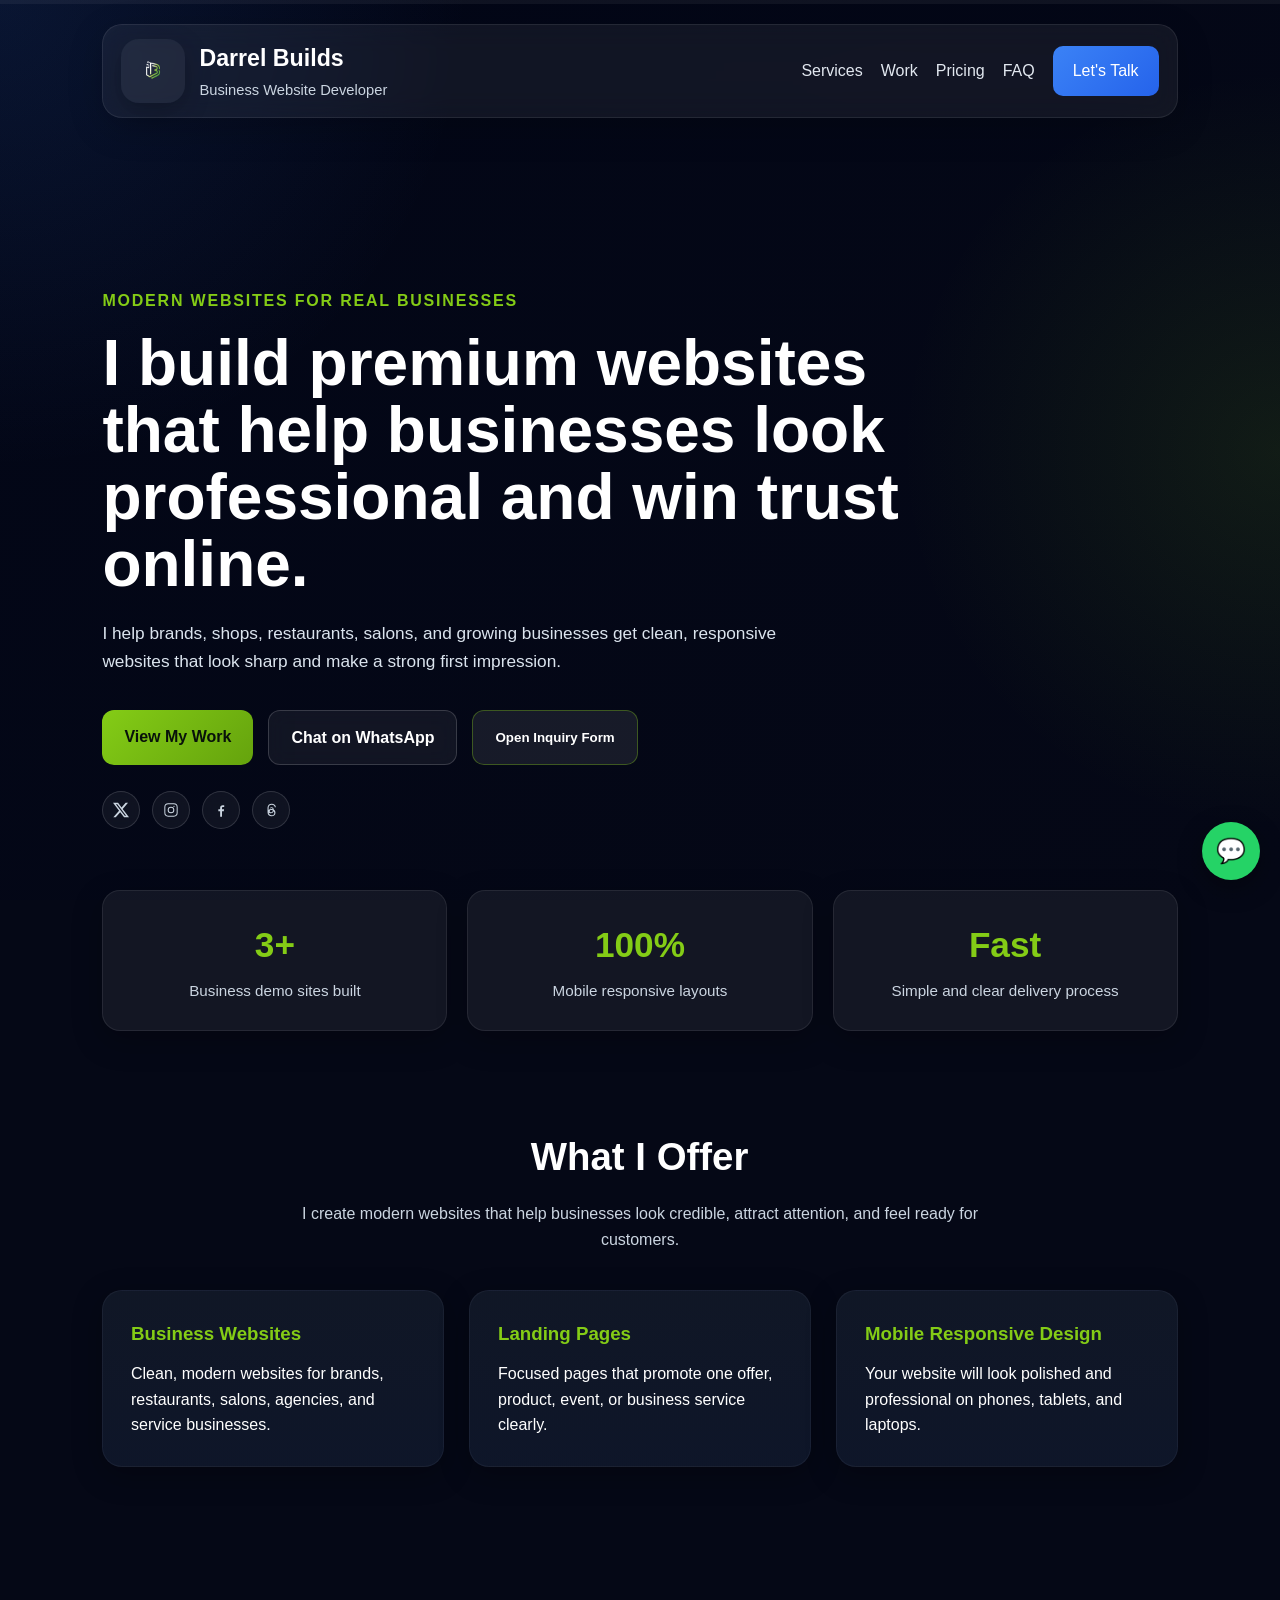
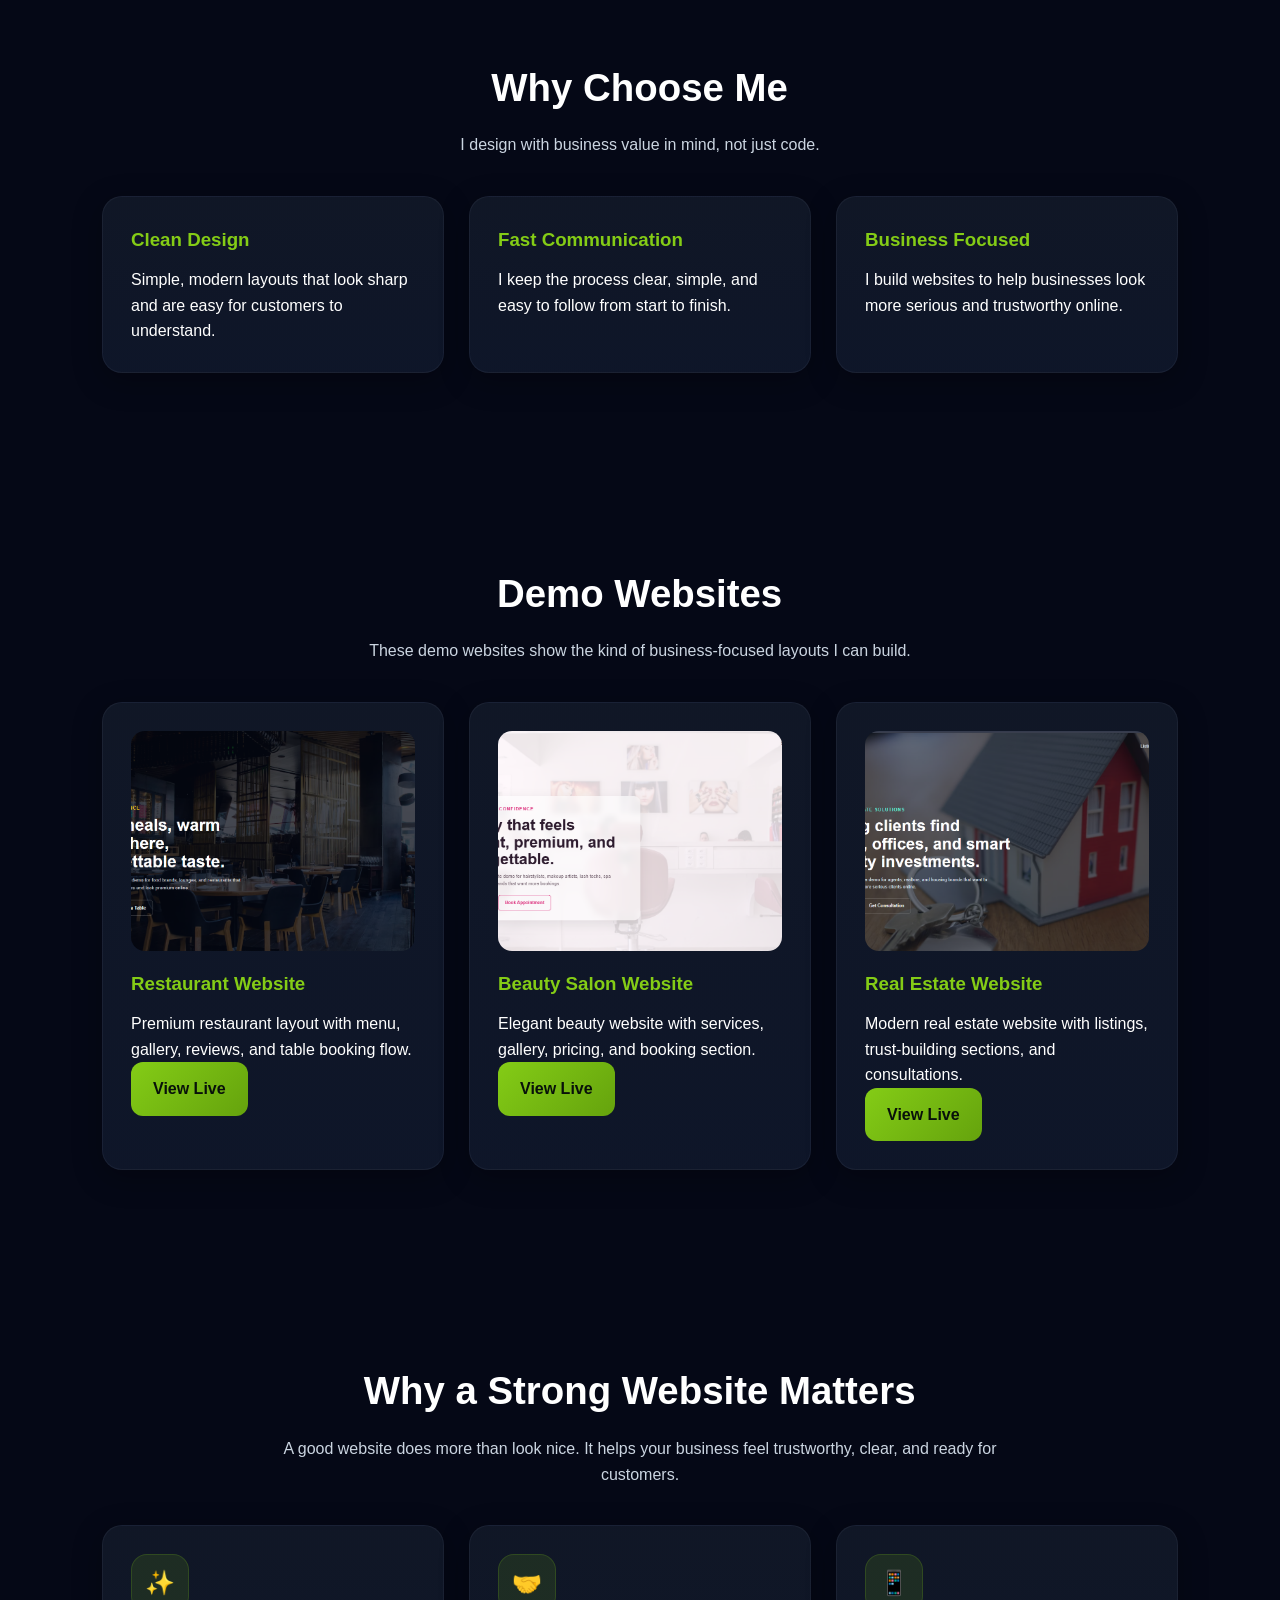
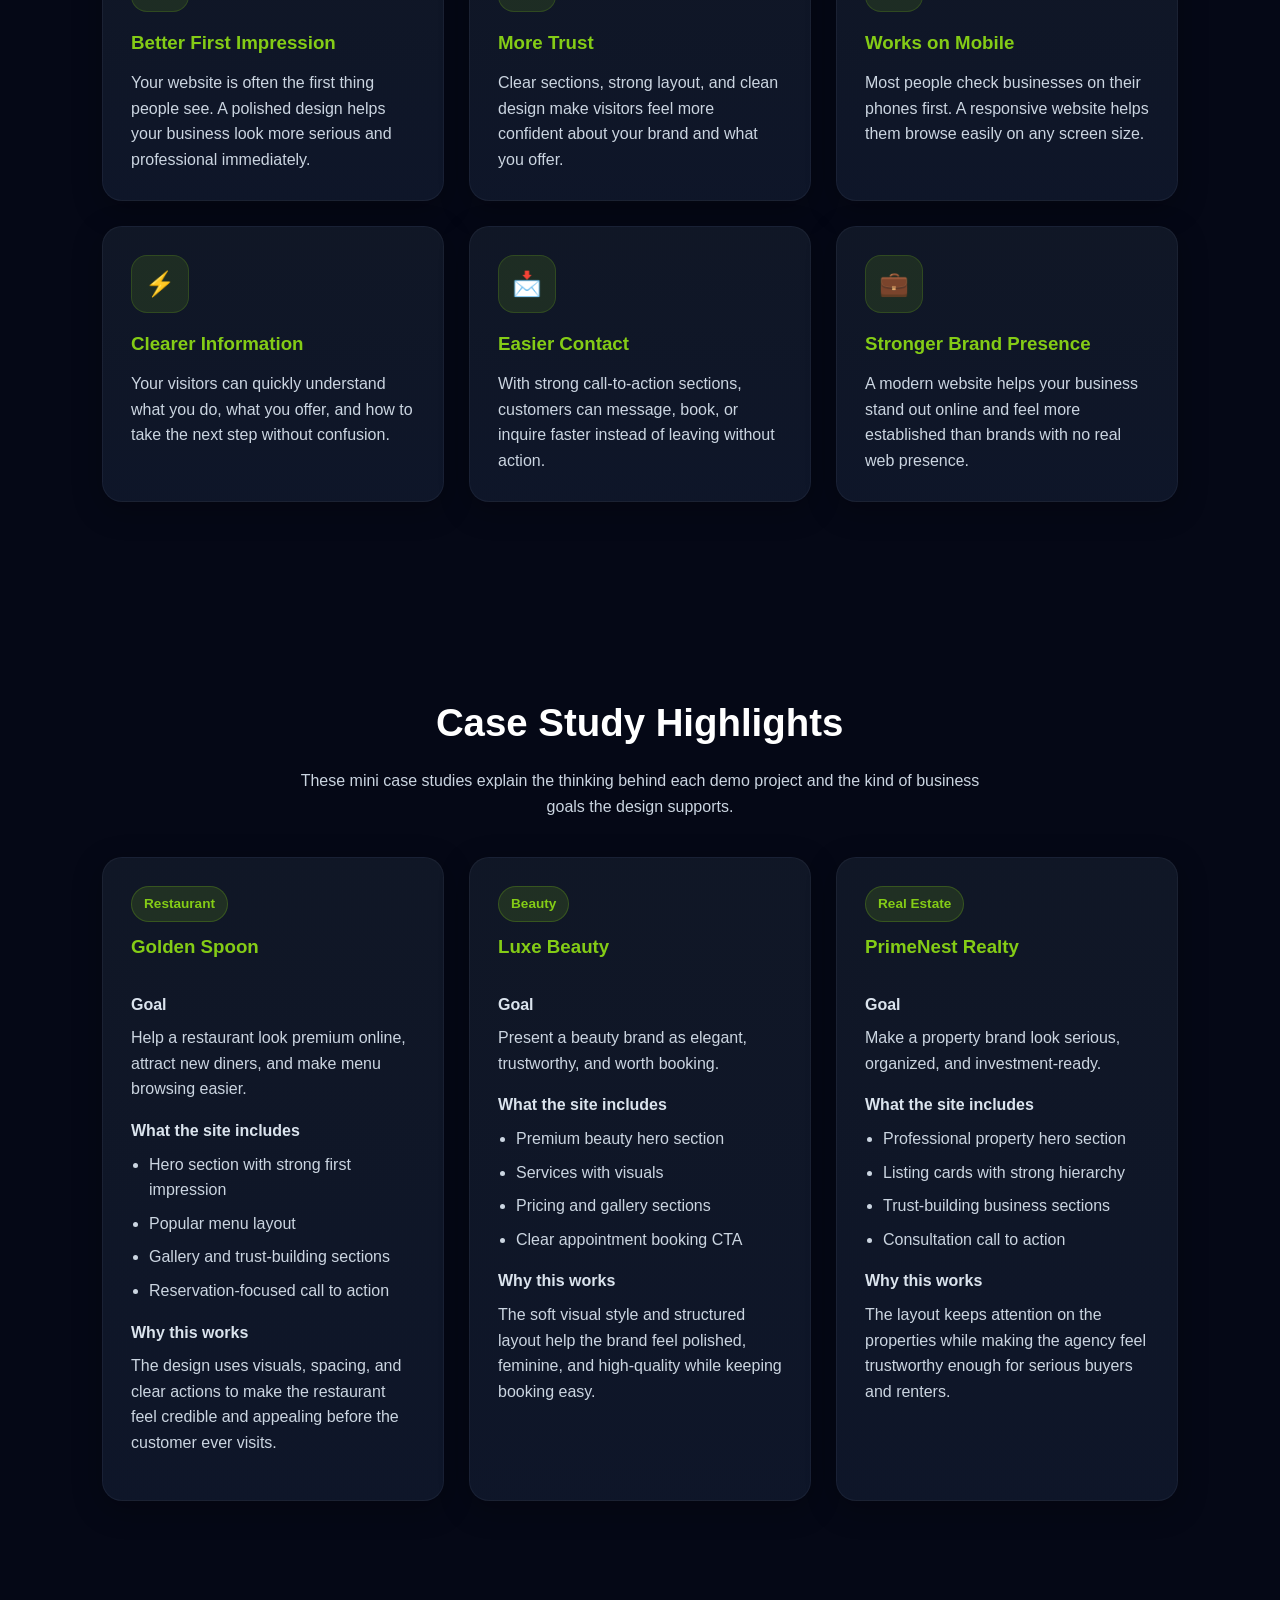
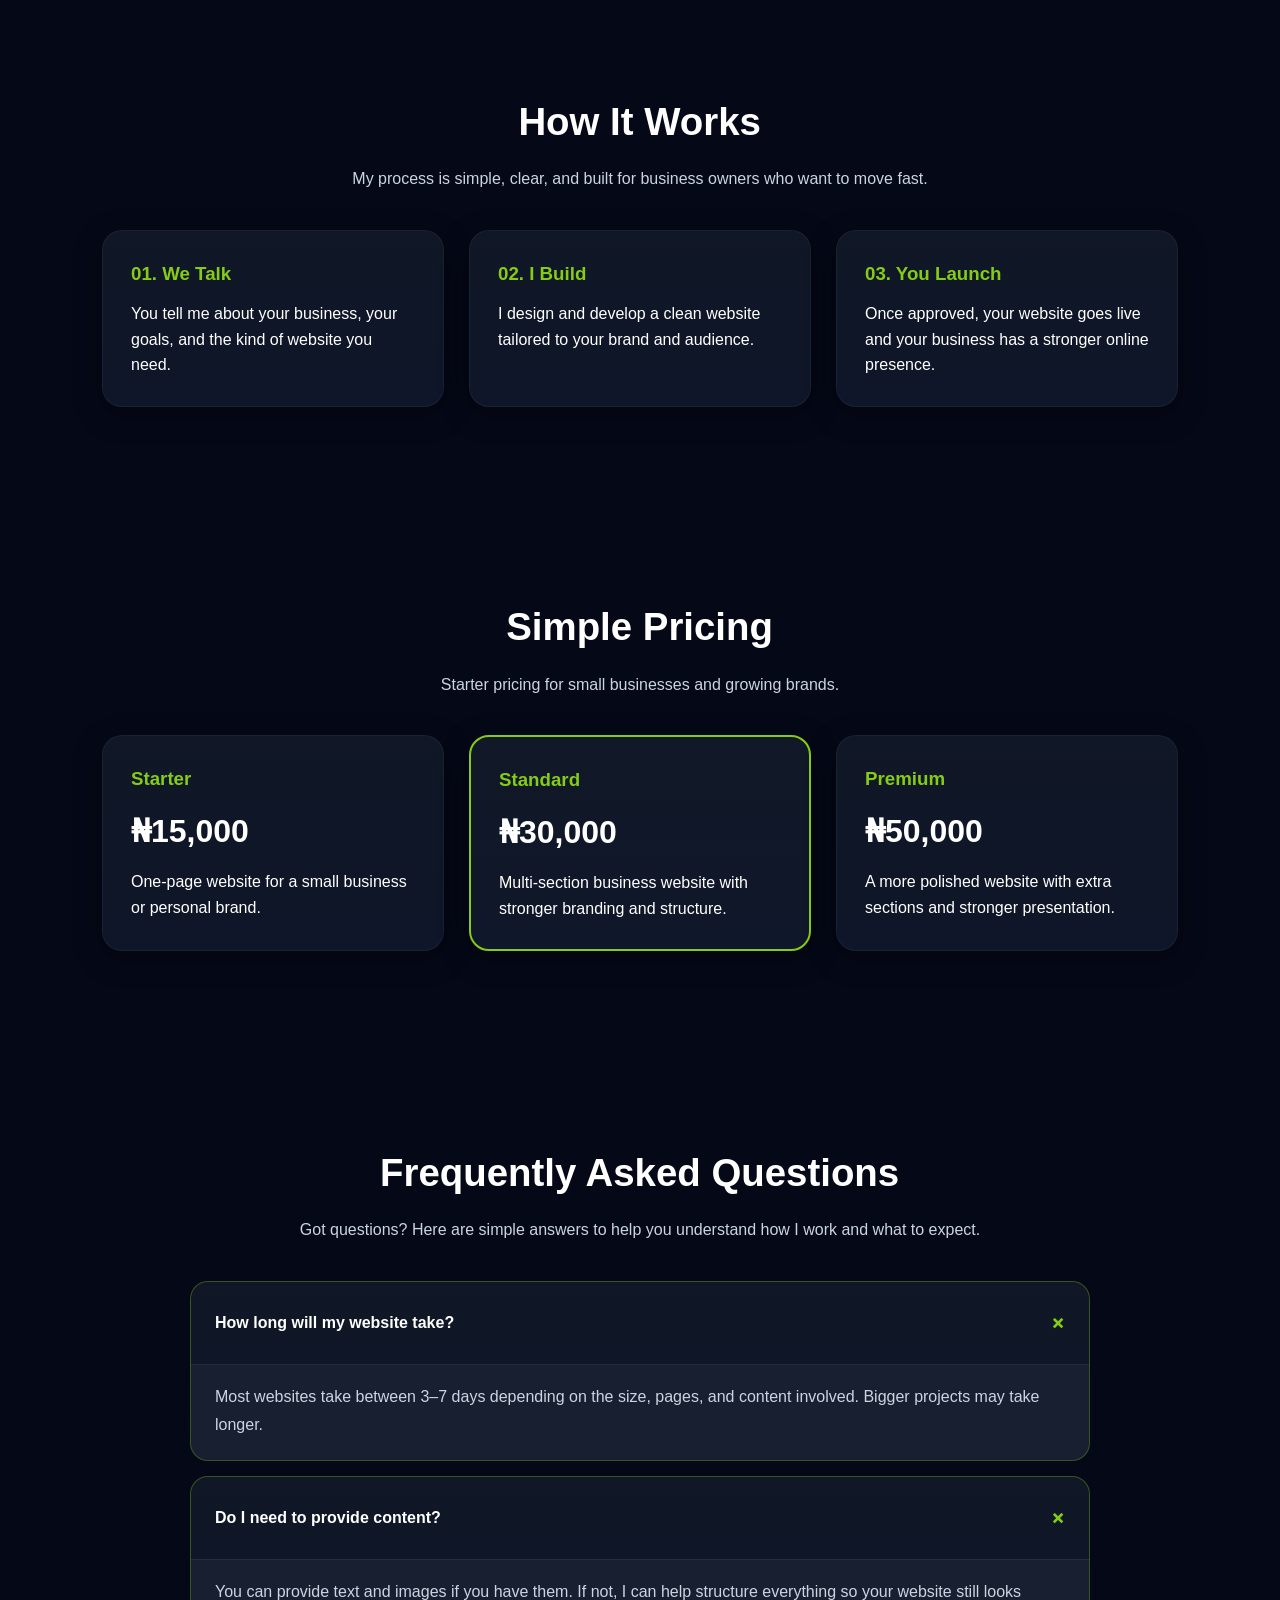
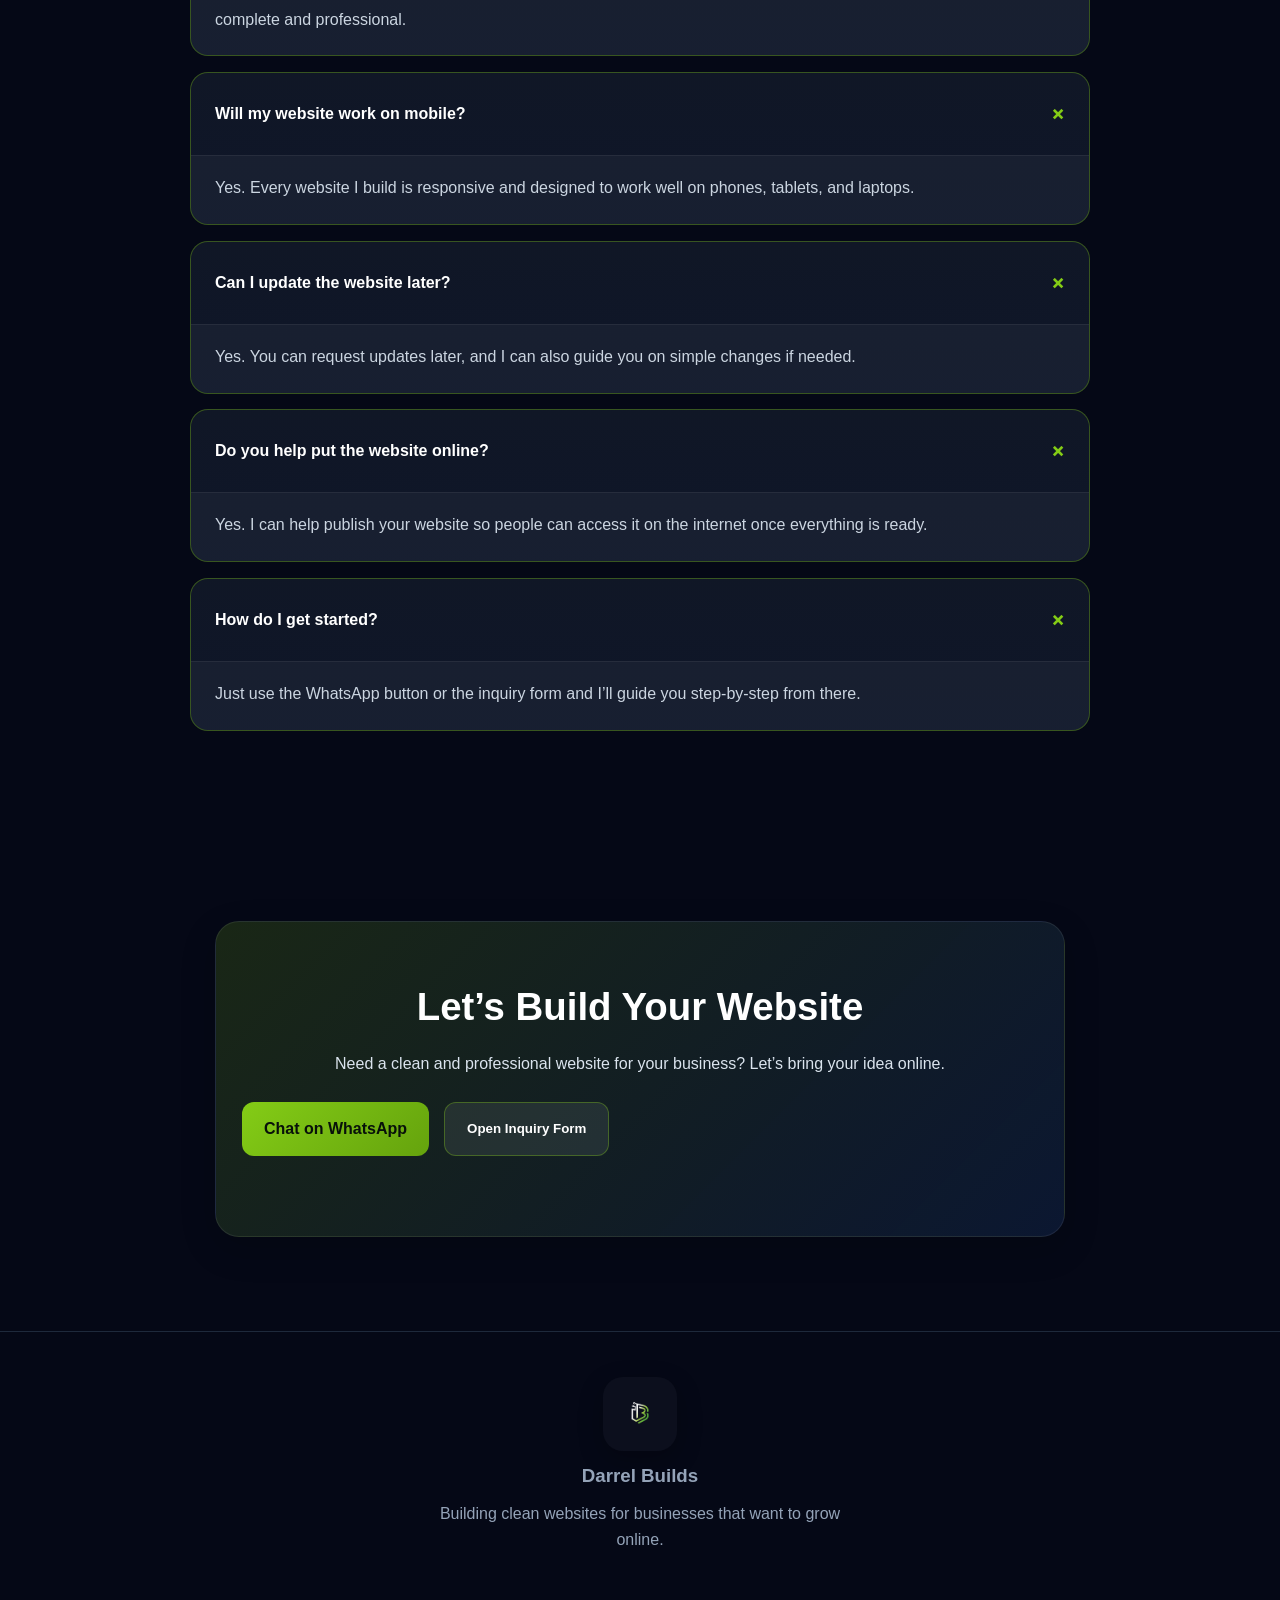
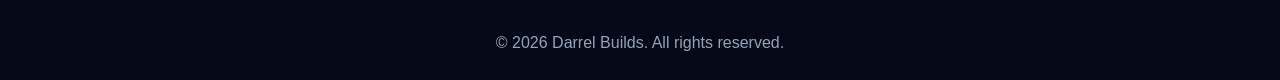
==== index.html @ 58abc4a6 "Final website upload" ====
<!DOCTYPE html>
<html lang="en">
<head>
  <meta charset="UTF-8" />
  <meta name="viewport" content="width=device-width, initial-scale=1.0" />
  <title>Darrel Builds | Business Websites</title>
  <link rel="icon" type="image/png" href="favicon.png" />
  <link rel="stylesheet" href="style.css" />
</head>
<body>

  <div class="scroll-progress">
    <div class="scroll-progress-bar" id="scrollProgressBar"></div>
  </div>

  <header class="hero" id="top">
    <div class="overlay"></div>

    <nav class="navbar" id="navbar">
      <a href="#top" class="brand-left">
        <img src="images/logo.png" alt="Darrel Builds Logo" class="logo-img">
        <div>
          <div class="logo-text">Darrel Builds</div>
          <p class="brand-tag">Business Website Developer</p>
        </div>
      </a>

      <div class="nav-links">
        <a href="#services" class="nav-link">Services</a>
        <a href="#portfolio" class="nav-link">Work</a>
        <a href="#pricing" class="nav-link">Pricing</a>
        <a href="#faq" class="nav-link">FAQ</a>
        <a href="#contact" class="nav-link nav-btn">Let's Talk</a>
      </div>
    </nav>

    <div class="hero-content">
      <p class="small-text">Modern Websites for Real Businesses</p>
      <h1>I build premium websites that help businesses look professional and win trust online.</h1>
      <p class="hero-description">
        I help brands, shops, restaurants, salons, and growing businesses get clean,
        responsive websites that look sharp and make a strong first impression.
      </p>

      <div class="hero-buttons">
        <a href="#portfolio" class="btn primary-btn">View My Work</a>
        <a href="https://wa.me/2349017049686" class="btn secondary-btn" target="_blank">Chat on WhatsApp</a>
        <button class="btn inquiry-btn" id="openInquiryBtn" type="button">Open Inquiry Form</button>
      </div>

      <div class="hero-socials">
        <a href="https://x.com/darrelbuilds" target="_blank" aria-label="X">
          <svg viewBox="0 0 24 24" fill="currentColor">
            <path d="M18.901 1.153h3.68l-8.04 9.19L24 22.847h-7.406l-5.8-7.584-6.64 7.584H.474l8.6-9.83L0 1.154h7.594l5.243 6.932 6.064-6.932Zm-1.292 19.49h2.04L6.486 3.25H4.298l13.31 17.394Z"/>
          </svg>
        </a>

        <a href="https://instagram.com/darrelbuilds" target="_blank" aria-label="Instagram">
          <svg viewBox="0 0 24 24" fill="currentColor">
            <path d="M7.75 2h8.5A5.75 5.75 0 0 1 22 7.75v8.5A5.75 5.75 0 0 1 16.25 22h-8.5A5.75 5.75 0 0 1 2 16.25v-8.5A5.75 5.75 0 0 1 7.75 2Zm0 1.5A4.25 4.25 0 0 0 3.5 7.75v8.5a4.25 4.25 0 0 0 4.25 4.25h8.5a4.25 4.25 0 0 0 4.25-4.25v-8.5a4.25 4.25 0 0 0-4.25-4.25h-8.5Zm8.75 2a1 1 0 1 1 0 2 1 1 0 0 1 0-2ZM12 7a5 5 0 1 1 0 10 5 5 0 0 1 0-10Zm0 1.5A3.5 3.5 0 1 0 12 15.5 3.5 3.5 0 0 0 12 8.5Z"/>
          </svg>
        </a>

        <a href="https://facebook.com/darrelbuilds" target="_blank" aria-label="Facebook">
          <svg viewBox="0 0 24 24" fill="currentColor">
            <path d="M13.5 22v-8h2.7l.4-3h-3.1V9.1c0-.9.3-1.6 1.6-1.6H16.8V4.8c-.3 0-1.2-.1-2.3-.1-2.3 0-3.8 1.4-3.8 4V11H8v3h2.7v8h2.8Z"/>
          </svg>
        </a>

        <a href="https://threads.net/@darrelbuilds" target="_blank" aria-label="Threads">
          <svg viewBox="0 0 24 24" fill="currentColor">
            <path d="M16.3 11.2c-.1-.1-.2-.1-.3-.2-.1-2-1.2-3.1-3.1-3.1-1.1 0-2 .4-2.6 1.2l1.1.8c.4-.5.9-.8 1.5-.8.9 0 1.4.5 1.6 1.6-.8-.1-1.6-.2-2.3-.2-2.6 0-4.2 1.2-4.2 3.2 0 2 1.5 3.2 3.8 3.2 2.1 0 3.6-1.1 4-2.9.8.5 1.2 1.3 1.2 2.4 0 2.1-1.6 3.5-4.1 3.5-2.7 0-4.5-1.7-4.5-4.8V8.8c0-3 1.9-4.8 4.8-4.8 2.7 0 4.3 1.5 4.5 4h1.6c-.2-3.4-2.7-5.4-6.1-5.4-3.8 0-6.4 2.4-6.4 6.2v6.4c0 3.8 2.6 6.2 6.1 6.2 3.5 0 5.8-2 5.8-5.1 0-2.2-1-3.8-2.8-4.9Zm-4 4.3c-1.4 0-2.2-.6-2.2-1.7 0-1 .9-1.7 2.5-1.7.7 0 1.4.1 2.1.2-.1 1.8-1 3.2-2.4 3.2Z"/>
          </svg>
        </a>
      </div>
    </div>
  </header>

  <section class="stats reveal reveal-up">
    <div class="stat-box tilt-card">
      <h3><span class="counter" data-target="3">0</span>+</h3>
      <p>Business demo sites built</p>
    </div>
    <div class="stat-box tilt-card">
      <h3><span class="counter" data-target="100">0</span>%</h3>
      <p>Mobile responsive layouts</p>
    </div>
    <div class="stat-box tilt-card">
      <h3>Fast</h3>
      <p>Simple and clear delivery process</p>
    </div>
  </section>

  <section class="services section-anchor" id="services">
    <h2 class="reveal reveal-up">What I Offer</h2>
    <p class="section-text reveal reveal-up">
      I create modern websites that help businesses look credible, attract attention, and feel ready for customers.
    </p>

    <div class="service-cards">
      <div class="card tilt-card reveal reveal-left">
        <h3>Business Websites</h3>
        <p>Clean, modern websites for brands, restaurants, salons, agencies, and service businesses.</p>
      </div>

      <div class="card tilt-card reveal reveal-up">
        <h3>Landing Pages</h3>
        <p>Focused pages that promote one offer, product, event, or business service clearly.</p>
      </div>

      <div class="card tilt-card reveal reveal-right">
        <h3>Mobile Responsive Design</h3>
        <p>Your website will look polished and professional on phones, tablets, and laptops.</p>
      </div>
    </div>
  </section>

  <section class="why-me">
    <h2 class="reveal reveal-up">Why Choose Me</h2>
    <p class="section-text reveal reveal-up">
      I design with business value in mind, not just code.
    </p>

    <div class="why-grid">
      <div class="card tilt-card reveal reveal-left">
        <h3>Clean Design</h3>
        <p>Simple, modern layouts that look sharp and are easy for customers to understand.</p>
      </div>

      <div class="card tilt-card reveal reveal-up">
        <h3>Fast Communication</h3>
        <p>I keep the process clear, simple, and easy to follow from start to finish.</p>
      </div>

      <div class="card tilt-card reveal reveal-right">
        <h3>Business Focused</h3>
        <p>I build websites to help businesses look more serious and trustworthy online.</p>
      </div>
    </div>
  </section>

  <section class="portfolio section-anchor" id="portfolio">
    <h2 class="reveal reveal-up">Demo Websites</h2>
    <p class="section-text reveal reveal-up">
      These demo websites show the kind of business-focused layouts I can build.
    </p>

    <div class="portfolio-cards">
      <div class="card portfolio-card tilt-card reveal reveal-book-left">
        <div class="portfolio-image-wrapper">
          <img src="images/restaurant.png" alt="Restaurant website preview" class="portfolio-img">
          <div class="portfolio-overlay">
            <img src="images/restaurant-logo.png" alt="Restaurant logo" class="portfolio-logo">
          </div>
        </div>
        <h3>Restaurant Website</h3>
        <p>Premium restaurant layout with menu, gallery, reviews, and table booking flow.</p>
        <a href="restaurant-website.html" target="_blank" class="btn primary-btn">View Live</a>
      </div>

      <div class="card portfolio-card tilt-card reveal reveal-book-right">
        <div class="portfolio-image-wrapper">
          <img src="images/salon.png" alt="Beauty salon website preview" class="portfolio-img">
          <div class="portfolio-overlay">
            <img src="images/salon-logo.png" alt="Salon logo" class="portfolio-logo">
          </div>
        </div>
        <h3>Beauty Salon Website</h3>
        <p>Elegant beauty website with services, gallery, pricing, and booking section.</p>
        <a href="beauty-salon-website.html" target="_blank" class="btn primary-btn">View Live</a>
      </div>

      <div class="card portfolio-card tilt-card reveal reveal-book-left">
        <div class="portfolio-image-wrapper">
          <img src="images/realestate.png" alt="Real estate website preview" class="portfolio-img">
          <div class="portfolio-overlay">
            <img src="images/realestate-logo.png" alt="Real estate logo" class="portfolio-logo">
          </div>
        </div>
        <h3>Real Estate Website</h3>
        <p>Modern real estate website with listings, trust-building sections, and consultations.</p>
        <a href="real-estate-website.html" target="_blank" class="btn primary-btn">View Live</a>
      </div>
    </div>
  </section>

  <section class="results-section">
    <h2 class="reveal reveal-up">Why a Strong Website Matters</h2>
    <p class="section-text reveal reveal-up">
      A good website does more than look nice. It helps your business feel trustworthy, clear, and ready for customers.
    </p>

    <div class="results-grid">
      <div class="result-card tilt-card reveal reveal-left">
        <div class="result-icon">✨</div>
        <h3>Better First Impression</h3>
        <p>Your website is often the first thing people see. A polished design helps your business look more serious and professional immediately.</p>
      </div>

      <div class="result-card tilt-card reveal reveal-up">
        <div class="result-icon">🤝</div>
        <h3>More Trust</h3>
        <p>Clear sections, strong layout, and clean design make visitors feel more confident about your brand and what you offer.</p>
      </div>

      <div class="result-card tilt-card reveal reveal-right">
        <div class="result-icon">📱</div>
        <h3>Works on Mobile</h3>
        <p>Most people check businesses on their phones first. A responsive website helps them browse easily on any screen size.</p>
      </div>

      <div class="result-card tilt-card reveal reveal-left">
        <div class="result-icon">⚡</div>
        <h3>Clearer Information</h3>
        <p>Your visitors can quickly understand what you do, what you offer, and how to take the next step without confusion.</p>
      </div>

      <div class="result-card tilt-card reveal reveal-up">
        <div class="result-icon">📩</div>
        <h3>Easier Contact</h3>
        <p>With strong call-to-action sections, customers can message, book, or inquire faster instead of leaving without action.</p>
      </div>

      <div class="result-card tilt-card reveal reveal-right">
        <div class="result-icon">💼</div>
        <h3>Stronger Brand Presence</h3>
        <p>A modern website helps your business stand out online and feel more established than brands with no real web presence.</p>
      </div>
    </div>
  </section>

  <section class="case-studies">
    <h2 class="reveal reveal-up">Case Study Highlights</h2>
    <p class="section-text reveal reveal-up">
      These mini case studies explain the thinking behind each demo project and the kind of business goals the design supports.
    </p>

    <div class="case-study-grid">
      <article class="case-study-card tilt-card reveal reveal-left">
        <div class="case-study-top">
          <span class="case-tag">Restaurant</span>
          <h3>Golden Spoon</h3>
        </div>
        <div class="case-block">
          <h4>Goal</h4>
          <p>Help a restaurant look premium online, attract new diners, and make menu browsing easier.</p>
        </div>
        <div class="case-block">
          <h4>What the site includes</h4>
          <ul>
            <li>Hero section with strong first impression</li>
            <li>Popular menu layout</li>
            <li>Gallery and trust-building sections</li>
            <li>Reservation-focused call to action</li>
          </ul>
        </div>
        <div class="case-block">
          <h4>Why this works</h4>
          <p>The design uses visuals, spacing, and clear actions to make the restaurant feel credible and appealing before the customer ever visits.</p>
        </div>
      </article>

      <article class="case-study-card tilt-card reveal reveal-up">
        <div class="case-study-top">
          <span class="case-tag">Beauty</span>
          <h3>Luxe Beauty</h3>
        </div>
        <div class="case-block">
          <h4>Goal</h4>
          <p>Present a beauty brand as elegant, trustworthy, and worth booking.</p>
        </div>
        <div class="case-block">
          <h4>What the site includes</h4>
          <ul>
            <li>Premium beauty hero section</li>
            <li>Services with visuals</li>
            <li>Pricing and gallery sections</li>
            <li>Clear appointment booking CTA</li>
          </ul>
        </div>
        <div class="case-block">
          <h4>Why this works</h4>
          <p>The soft visual style and structured layout help the brand feel polished, feminine, and high-quality while keeping booking easy.</p>
        </div>
      </article>

      <article class="case-study-card tilt-card reveal reveal-right">
        <div class="case-study-top">
          <span class="case-tag">Real Estate</span>
          <h3>PrimeNest Realty</h3>
        </div>
        <div class="case-block">
          <h4>Goal</h4>
          <p>Make a property brand look serious, organized, and investment-ready.</p>
        </div>
        <div class="case-block">
          <h4>What the site includes</h4>
          <ul>
            <li>Professional property hero section</li>
            <li>Listing cards with strong hierarchy</li>
            <li>Trust-building business sections</li>
            <li>Consultation call to action</li>
          </ul>
        </div>
        <div class="case-block">
          <h4>Why this works</h4>
          <p>The layout keeps attention on the properties while making the agency feel trustworthy enough for serious buyers and renters.</p>
        </div>
      </article>
    </div>
  </section>

  <section class="process">
    <h2 class="reveal reveal-up">How It Works</h2>
    <p class="section-text reveal reveal-up">
      My process is simple, clear, and built for business owners who want to move fast.
    </p>

    <div class="process-cards">
      <div class="card tilt-card reveal reveal-left">
        <h3>01. We Talk</h3>
        <p>You tell me about your business, your goals, and the kind of website you need.</p>
      </div>

      <div class="card tilt-card reveal reveal-up">
        <h3>02. I Build</h3>
        <p>I design and develop a clean website tailored to your brand and audience.</p>
      </div>

      <div class="card tilt-card reveal reveal-right">
        <h3>03. You Launch</h3>
        <p>Once approved, your website goes live and your business has a stronger online presence.</p>
      </div>
    </div>
  </section>

  <section class="pricing section-anchor" id="pricing">
    <h2 class="reveal reveal-up">Simple Pricing</h2>
    <p class="section-text reveal reveal-up">
      Starter pricing for small businesses and growing brands.
    </p>

    <div class="pricing-cards">
      <div class="card tilt-card reveal reveal-left">
        <h3>Starter</h3>
        <p class="price">₦15,000</p>
        <p>One-page website for a small business or personal brand.</p>
      </div>

      <div class="card featured tilt-card reveal reveal-up">
        <h3>Standard</h3>
        <p class="price">₦30,000</p>
        <p>Multi-section business website with stronger branding and structure.</p>
      </div>

      <div class="card tilt-card reveal reveal-right">
        <h3>Premium</h3>
        <p class="price">₦50,000</p>
        <p>A more polished website with extra sections and stronger presentation.</p>
      </div>
    </div>
  </section>

  <section class="faq section-anchor" id="faq">
    <h2 class="reveal reveal-up">Frequently Asked Questions</h2>
    <p class="section-text reveal reveal-up">
      Got questions? Here are simple answers to help you understand how I work and what to expect.
    </p>

    <div class="faq-list">
      <div class="faq-item reveal reveal-up">
        <button class="faq-question" type="button">
          <span>How long will my website take?</span>
          <span class="faq-icon">+</span>
        </button>
        <div class="faq-answer-wrap">
          <div class="faq-answer">
            <p>Most websites take between 3–7 days depending on the size, pages, and content involved. Bigger projects may take longer.</p>
          </div>
        </div>
      </div>

      <div class="faq-item reveal reveal-up">
        <button class="faq-question" type="button">
          <span>Do I need to provide content?</span>
          <span class="faq-icon">+</span>
        </button>
        <div class="faq-answer-wrap">
          <div class="faq-answer">
            <p>You can provide text and images if you have them. If not, I can help structure everything so your website still looks complete and professional.</p>
          </div>
        </div>
      </div>

      <div class="faq-item reveal reveal-up">
        <button class="faq-question" type="button">
          <span>Will my website work on mobile?</span>
          <span class="faq-icon">+</span>
        </button>
        <div class="faq-answer-wrap">
          <div class="faq-answer">
            <p>Yes. Every website I build is responsive and designed to work well on phones, tablets, and laptops.</p>
          </div>
        </div>
      </div>

      <div class="faq-item reveal reveal-up">
        <button class="faq-question" type="button">
          <span>Can I update the website later?</span>
          <span class="faq-icon">+</span>
        </button>
        <div class="faq-answer-wrap">
          <div class="faq-answer">
            <p>Yes. You can request updates later, and I can also guide you on simple changes if needed.</p>
          </div>
        </div>
      </div>

      <div class="faq-item reveal reveal-up">
        <button class="faq-question" type="button">
          <span>Do you help put the website online?</span>
          <span class="faq-icon">+</span>
        </button>
        <div class="faq-answer-wrap">
          <div class="faq-answer">
            <p>Yes. I can help publish your website so people can access it on the internet once everything is ready.</p>
          </div>
        </div>
      </div>

      <div class="faq-item reveal reveal-up">
        <button class="faq-question" type="button">
          <span>How do I get started?</span>
          <span class="faq-icon">+</span>
        </button>
        <div class="faq-answer-wrap">
          <div class="faq-answer">
            <p>Just use the WhatsApp button or the inquiry form and I’ll guide you step-by-step from there.</p>
          </div>
        </div>
      </div>
    </div>
  </section>

  <section class="contact section-anchor" id="contact">
    <div class="contact-box reveal reveal-up">
      <h2>Let’s Build Your Website</h2>
      <p>
        Need a clean and professional website for your business? Let’s bring your idea online.
      </p>

      <div class="contact-actions">
        <a href="https://wa.me/2349017049686" class="btn primary-btn" target="_blank">Chat on WhatsApp</a>
        <button class="btn inquiry-btn" id="openInquiryBtnBottom" type="button">Open Inquiry Form</button>
      </div>
    </div>
  </section>

  <footer>
    <div class="footer-brand reveal reveal-up">
      <img src="images/logo.png" alt="Darrel Builds Logo" class="footer-logo">
      <h3>Darrel Builds</h3>
      <p class="footer-subtext">Building clean websites for businesses that want to grow online.</p>
    </div>

    <div class="footer-socials reveal reveal-up">
      <a href="https://x.com/darrelbuilds" target="_blank" aria-label="X">
        <svg viewBox="0 0 24 24" fill="currentColor">
          <path d="M18.901 1.153h3.68l-8.04 9.19L24 22.847h-7.406l-5.8-7.584-6.64 7.584H.474l8.6-9.83L0 1.154h7.594l5.243 6.932 6.064-6.932Zm-1.292 19.49h2.04L6.486 3.25H4.298l13.31 17.394Z"/>
        </svg>
      </a>

      <a href="https://instagram.com/darrelbuilds" target="_blank" aria-label="Instagram">
        <svg viewBox="0 0 24 24" fill="currentColor">
          <path d="M7.75 2h8.5A5.75 5.75 0 0 1 22 7.75v8.5A5.75 5.75 0 0 1 16.25 22h-8.5A5.75 5.75 0 0 1 2 16.25v-8.5A5.75 5.75 0 0 1 7.75 2Zm0 1.5A4.25 4.25 0 0 0 3.5 7.75v8.5a4.25 4.25 0 0 0 4.25 4.25h8.5a4.25 4.25 0 0 0 4.25-4.25v-8.5a4.25 4.25 0 0 0-4.25-4.25h-8.5Zm8.75 2a1 1 0 1 1 0 2 1 1 0 0 1 0-2ZM12 7a5 5 0 1 1 0 10 5 5 0 0 1 0-10Zm0 1.5A3.5 3.5 0 1 0 12 15.5 3.5 3.5 0 0 0 12 8.5Z"/>
        </svg>
      </a>

      <a href="https://facebook.com/darrelbuilds" target="_blank" aria-label="Facebook">
        <svg viewBox="0 0 24 24" fill="currentColor">
          <path d="M13.5 22v-8h2.7l.4-3h-3.1V9.1c0-.9.3-1.6 1.6-1.6H16.8V4.8c-.3 0-1.2-.1-2.3-.1-2.3 0-3.8 1.4-3.8 4V11H8v3h2.7v8h2.8Z"/>
        </svg>
      </a>

      <a href="https://threads.net/@darrelbuilds" target="_blank" aria-label="Threads">
        <svg viewBox="0 0 24 24" fill="currentColor">
          <path d="M16.3 11.2c-.1-.1-.2-.1-.3-.2-.1-2-1.2-3.1-3.1-3.1-1.1 0-2 .4-2.6 1.2l1.1.8c.4-.5.9-.8 1.5-.8.9 0 1.4.5 1.6 1.6-.8-.1-1.6-.2-2.3-.2-2.6 0-4.2 1.2-4.2 3.2 0 2 1.5 3.2 3.8 3.2 2.1 0 3.6-1.1 4-2.9.8.5 1.2 1.3 1.2 2.4 0 2.1-1.6 3.5-4.1 3.5-2.7 0-4.5-1.7-4.5-4.8V8.8c0-3 1.9-4.8 4.8-4.8 2.7 0 4.3 1.5 4.5 4h1.6c-.2-3.4-2.7-5.4-6.1-5.4-3.8 0-6.4 2.4-6.4 6.2v6.4c0 3.8 2.6 6.2 6.1 6.2 3.5 0 5.8-2 5.8-5.1 0-2.2-1-3.8-2.8-4.9Zm-4 4.3c-1.4 0-2.2-.6-2.2-1.7 0-1 .9-1.7 2.5-1.7.7 0 1.4.1 2.1.2-.1 1.8-1 3.2-2.4 3.2Z"/>
        </svg>
      </a>
    </div>

    <p class="copyright">© 2026 Darrel Builds. All rights reserved.</p>
  </footer>

  <a href="#top" class="back-to-top" id="backToTop" aria-label="Back to top">↑</a>

  <a href="https://wa.me/2349017049686" class="whatsapp-float" target="_blank" aria-label="Chat on WhatsApp">
    💬
  </a>

  <div class="modal-backdrop" id="inquiryModal">
    <div class="modal-card">
      <button class="modal-close" id="closeInquiryBtn" type="button" aria-label="Close inquiry form">×</button>

      <div class="modal-header">
        <h2>Project Inquiry</h2>
        <p>Tell me about your business and the kind of website you need.</p>
      </div>

      <form id="inquiryForm" class="inquiry-form">
        <div class="form-grid">
          <div class="form-group">
            <label for="clientName">Your Name</label>
            <input type="text" id="clientName" name="clientName" placeholder="Enter your name" required>
          </div>

          <div class="form-group">
            <label for="businessName">Business Name</label>
            <input type="text" id="businessName" name="businessName" placeholder="Enter your business name" required>
          </div>
        </div>

        <div class="form-grid">
          <div class="form-group">
            <label for="clientEmail">Email</label>
            <input type="email" id="clientEmail" name="clientEmail" placeholder="Enter your email">
          </div>

          <div class="form-group">
            <label for="budget">Budget</label>
            <select id="budget" name="budget" required>
              <option value="">Select budget</option>
              <option value="₦15,000 - ₦30,000">₦15,000 - ₦30,000</option>
              <option value="₦30,000 - ₦50,000">₦30,000 - ₦50,000</option>
              <option value="₦50,000+">₦50,000+</option>
            </select>
          </div>
        </div>

        <div class="form-group">
          <label for="projectType">Project Type</label>
          <select id="projectType" name="projectType" required>
            <option value="">Select project type</option>
            <option value="Business Website">Business Website</option>
            <option value="Landing Page">Landing Page</option>
            <option value="Portfolio Website">Portfolio Website</option>
            <option value="Restaurant Website">Restaurant Website</option>
            <option value="Beauty Salon Website">Beauty Salon Website</option>
            <option value="Real Estate Website">Real Estate Website</option>
          </select>
        </div>

        <div class="form-group">
          <label for="projectMessage">Project Details</label>
          <textarea id="projectMessage" name="projectMessage" rows="5" placeholder="Tell me what you want your website to do..." required></textarea>
        </div>

        <div class="form-actions">
          <button type="submit" class="btn primary-btn">Send Inquiry</button>
          <button type="button" class="btn secondary-btn" id="cancelInquiryBtn">Cancel</button>
        </div>
      </form>
    </div>
  </div>

  <script src="script.js"></script>
</body>
</html>
---- style.css ----
* {
  margin: 0;
  padding: 0;
  box-sizing: border-box;
}

html {
  scroll-behavior: smooth;
}

body {
  font-family: Arial, sans-serif;
  background: #050816;
  color: #ffffff;
  line-height: 1.6;
}

a {
  text-decoration: none;
}

.hero {
  position: relative;
  min-height: 100vh;
  overflow: hidden;
  padding: 24px 8%;
  background:
    linear-gradient(135deg, rgba(2, 6, 23, 0.88), rgba(5, 8, 22, 0.85)),
    url("https://images.unsplash.com/photo-1516321318423-f06f85e504b3?auto=format&fit=crop&w=1600&q=80") center/cover no-repeat;
}

.overlay {
  position: absolute;
  inset: 0;
  background:
    radial-gradient(circle at top left, rgba(59, 130, 246, 0.12), transparent 30%),
    radial-gradient(circle at right, rgba(132, 204, 22, 0.10), transparent 28%);
  z-index: 2;
}

.scroll-progress {
  position: fixed;
  top: 0;
  left: 0;
  width: 100%;
  height: 4px;
  z-index: 2000;
  background: rgba(255, 255, 255, 0.05);
}

.scroll-progress-bar {
  height: 100%;
  width: 0%;
  background: linear-gradient(90deg, #84cc16, #3b82f6);
}

.navbar,
.hero-content {
  position: relative;
  z-index: 3;
}

.navbar {
  display: flex;
  justify-content: space-between;
  align-items: center;
  margin-bottom: 110px;
  gap: 20px;
  padding: 14px 18px;
  border: 1px solid rgba(255, 255, 255, 0.08);
  border-radius: 20px;
  background: rgba(255, 255, 255, 0.06);
  backdrop-filter: blur(14px);
  box-shadow: 0 10px 35px rgba(0, 0, 0, 0.18);
  transition: all 0.3s ease;
}

.navbar.scrolled {
  position: sticky;
  top: 12px;
  background: rgba(8, 14, 30, 0.88);
  border-color: rgba(255, 255, 255, 0.12);
  box-shadow: 0 10px 30px rgba(0, 0, 0, 0.28);
}

.brand-left {
  display: flex;
  align-items: center;
  gap: 14px;
  color: white;
}

.logo-img {
  width: 64px;
  height: 64px;
  object-fit: contain;
  border-radius: 18px;
  background: rgba(255, 255, 255, 0.05);
  padding: 6px;
  box-shadow: 0 8px 25px rgba(0, 0, 0, 0.25);
}

.logo-text {
  font-size: 1.45rem;
  font-weight: 700;
}

.brand-tag {
  color: #cbd5e1;
  font-size: 0.92rem;
  margin-top: 2px;
}

.nav-links {
  display: flex;
  align-items: center;
  gap: 18px;
  flex-wrap: wrap;
}

.nav-links a {
  color: #e2e8f0;
  transition: 0.3s ease;
  position: relative;
}

.nav-links a:hover,
.nav-links a.active-link {
  color: #84cc16;
}

.nav-links a.active-link::after {
  content: "";
  position: absolute;
  left: 0;
  bottom: -6px;
  width: 100%;
  height: 2px;
  background: #84cc16;
  border-radius: 999px;
}

.nav-btn {
  background: linear-gradient(135deg, #3b82f6, #2563eb);
  color: white !important;
  padding: 12px 20px;
  border-radius: 10px;
  transition: 0.3s ease;
}

.nav-btn:hover {
  transform: translateY(-2px);
  box-shadow: 0 10px 24px rgba(37, 99, 235, 0.32);
}

.nav-btn.active-link::after {
  display: none;
}

.hero-content {
  max-width: 820px;
  padding: 60px 0 40px;
}

.small-text {
  color: #84cc16;
  font-weight: bold;
  margin-bottom: 16px;
  text-transform: uppercase;
  letter-spacing: 1.8px;
}

.hero-content h1 {
  font-size: 4rem;
  line-height: 1.05;
  margin-bottom: 22px;
}

.hero-description {
  color: #dbe4ee;
  max-width: 700px;
  margin-bottom: 34px;
  font-size: 1.08rem;
}

.hero-buttons,
.contact-actions {
  display: flex;
  gap: 15px;
  flex-wrap: wrap;
  margin-bottom: 26px;
}

.btn {
  display: inline-block;
  padding: 14px 22px;
  border-radius: 12px;
  font-weight: bold;
  transition: 0.3s ease;
  cursor: pointer;
  border: none;
  font-family: inherit;
}

.primary-btn {
  background: linear-gradient(135deg, #84cc16, #65a30d);
  color: #08110a;
}

.primary-btn:hover {
  transform: translateY(-2px);
  box-shadow: 0 10px 24px rgba(132, 204, 22, 0.28);
}

.secondary-btn {
  background: rgba(255, 255, 255, 0.06);
  color: white;
  border: 1px solid rgba(255, 255, 255, 0.16);
  backdrop-filter: blur(10px);
}

.secondary-btn:hover {
  border-color: #84cc16;
  color: #84cc16;
  transform: translateY(-2px);
}

.inquiry-btn {
  background: rgba(255, 255, 255, 0.08);
  color: white;
  border: 1px solid rgba(132, 204, 22, 0.35);
}

.inquiry-btn:hover {
  transform: translateY(-2px);
  border-color: #84cc16;
  color: #84cc16;
}

.hero-socials {
  display: flex;
  flex-wrap: wrap;
  gap: 12px;
}

.hero-socials a,
.footer-socials a {
  color: #cbd5e1;
  border: 1px solid rgba(255, 255, 255, 0.14);
  width: 38px;
  height: 38px;
  border-radius: 50%;
  display: flex;
  align-items: center;
  justify-content: center;
  transition: 0.3s ease;
  background: rgba(255, 255, 255, 0.05);
  backdrop-filter: blur(8px);
}

.hero-socials a:hover,
.footer-socials a:hover {
  color: #84cc16;
  border-color: #84cc16;
  transform: translateY(-2px);
}

.hero-socials svg,
.footer-socials svg {
  width: 16px;
  height: 16px;
}

section {
  padding: 95px 8%;
}

section h2 {
  font-size: 2.4rem;
  margin-bottom: 14px;
  text-align: center;
}

.section-text {
  max-width: 720px;
  margin: 0 auto 38px;
  text-align: center;
  color: #cbd5e1;
}

.stats {
  display: grid;
  grid-template-columns: repeat(auto-fit, minmax(220px, 1fr));
  gap: 20px;
  padding: 30px 8% 0;
  margin-top: -40px;
  position: relative;
  z-index: 5;
}

.stat-box {
  background: rgba(255, 255, 255, 0.06);
  border: 1px solid rgba(255, 255, 255, 0.08);
  backdrop-filter: blur(14px);
  border-radius: 18px;
  padding: 26px 20px;
  text-align: center;
  box-shadow: 0 10px 30px rgba(0, 0, 0, 0.25);
  transition: 0.3s ease;
}

.stat-box:hover {
  transform: translateY(-5px);
  border-color: #84cc16;
}

.stat-box h3 {
  font-size: 2.2rem;
  color: #84cc16;
  margin-bottom: 6px;
}

.stat-box p {
  color: #cbd5e1;
  font-size: 0.95rem;
}

.service-cards,
.portfolio-cards,
.pricing-cards,
.process-cards,
.why-grid,
.case-study-grid,
.results-grid {
  display: grid;
  grid-template-columns: repeat(auto-fit, minmax(260px, 1fr));
  gap: 25px;
}

.card,
.case-study-card,
.result-card {
  background: linear-gradient(180deg, rgba(17, 24, 39, 0.95), rgba(15, 23, 42, 0.95));
  padding: 28px;
  border-radius: 20px;
  box-shadow: 0 8px 30px rgba(0, 0, 0, 0.28);
  border: 1px solid rgba(148, 163, 184, 0.08);
  transition: transform 0.2s ease, border-color 0.3s ease, box-shadow 0.3s ease;
  transform-style: preserve-3d;
}

.card:hover,
.case-study-card:hover,
.result-card:hover {
  border-color: rgba(132, 204, 22, 0.45);
  box-shadow: 0 14px 34px rgba(0, 0, 0, 0.32);
}

.card h3,
.case-study-card h3,
.result-card h3 {
  margin-bottom: 12px;
  color: #84cc16;
}

.result-icon {
  width: 58px;
  height: 58px;
  border-radius: 16px;
  display: flex;
  align-items: center;
  justify-content: center;
  background: rgba(132, 204, 22, 0.12);
  border: 1px solid rgba(132, 204, 22, 0.18);
  font-size: 1.5rem;
  margin-bottom: 16px;
}

.portfolio-card {
  overflow: hidden;
}

.portfolio-image-wrapper {
  position: relative;
  overflow: hidden;
  border-radius: 14px;
  margin-bottom: 18px;
}

.portfolio-img {
  width: 100%;
  height: 220px;
  object-fit: cover;
  display: block;
  transition: 0.4s ease;
  background: #0f172a;
}

.portfolio-overlay {
  position: absolute;
  inset: 0;
  background: rgba(0, 0, 0, 0.6);
  display: flex;
  align-items: center;
  justify-content: center;
  opacity: 0;
  transition: 0.4s ease;
}

.portfolio-logo {
  width: 84px;
  max-width: 40%;
  height: auto;
  opacity: 0;
  transform: scale(0.8);
  transition: 0.4s ease;
  object-fit: contain;
}

.portfolio-card:hover .portfolio-overlay {
  opacity: 1;
}

.portfolio-card:hover .portfolio-logo {
  opacity: 1;
  transform: scale(1);
}

.portfolio-card:hover .portfolio-img {
  transform: scale(1.05);
}

.case-study-top {
  display: flex;
  flex-direction: column;
  gap: 10px;
  margin-bottom: 18px;
}

.case-tag {
  display: inline-block;
  align-self: flex-start;
  background: rgba(132, 204, 22, 0.14);
  color: #84cc16;
  border: 1px solid rgba(132, 204, 22, 0.24);
  border-radius: 999px;
  padding: 6px 12px;
  font-size: 0.85rem;
  font-weight: bold;
}

.case-block {
  margin-bottom: 16px;
}

.case-block h4 {
  color: #dbe4ee;
  margin-bottom: 8px;
  font-size: 1rem;
}

.case-block p,
.case-block li,
.result-card p {
  color: #cbd5e1;
}

.case-block ul {
  padding-left: 18px;
  display: grid;
  gap: 8px;
}

.price {
  font-size: 2rem;
  font-weight: bold;
  margin-bottom: 12px;
  color: #ffffff;
}

.featured {
  border: 2px solid #84cc16;
  background: linear-gradient(180deg, #111827, #0f172a);
}

/* FAQ */
.faq-list {
  max-width: 900px;
  margin: 0 auto;
  display: grid;
  gap: 16px;
}

.faq-item {
  border-radius: 18px;
  overflow: hidden;
  transition: 0.3s ease;
  border: 1px solid rgba(148, 163, 184, 0.08);
  background: linear-gradient(180deg, rgba(17, 24, 39, 0.95), rgba(15, 23, 42, 0.95));
}

.faq-item.active {
  border-color: rgba(132, 204, 22, 0.35);
}

.faq-question {
  width: 100%;
  background: transparent;
  border: none;
  color: white;
  padding: 22px 24px;
  display: flex;
  justify-content: space-between;
  align-items: center;
  text-align: left;
  font: inherit;
  font-weight: 700;
  cursor: pointer;
}

.faq-icon {
  font-size: 1.5rem;
  color: #84cc16;
  transition: transform 0.3s ease;
  flex-shrink: 0;
  margin-left: 16px;
}

.faq-item.active .faq-icon {
  transform: rotate(45deg);
}

.faq-answer-wrap {
  max-height: 0;
  overflow: hidden;
  transition: max-height 0.35s ease;
  background: rgba(255, 255, 255, 0.04);
  border-top: 1px solid rgba(255, 255, 255, 0.06);
}

.faq-item.active .faq-answer-wrap {
  max-height: 220px; /* Adjust as needed for content */
}

.faq-answer {
  padding: 18px 24px 22px;
}

.faq-answer p {
  color: #cbd5e1;
  line-height: 1.7;
}

.contact {
  text-align: center;
}

.contact-box {
  max-width: 850px;
  margin: 0 auto;
  padding: 54px 26px;
  border-radius: 24px;
  background: linear-gradient(135deg, rgba(132, 204, 22, 0.16), rgba(59, 130, 246, 0.12));
  border: 1px solid rgba(255, 255, 255, 0.08);
  box-shadow: 0 12px 35px rgba(0, 0, 0, 0.18);
}

.contact p {
  max-width: 650px;
  margin: 0 auto 25px;
  color: #dbe4ee;
}

footer {
  text-align: center;
  padding: 45px 20px 24px;
  border-top: 1px solid #1e293b;
  color: #94a3b8;
}

.footer-brand {
  display: flex;
  flex-direction: column;
  align-items: center;
  gap: 10px;
  margin-bottom: 10px;
}

.footer-logo {
  width: 74px;
  height: 74px;
  object-fit: contain;
  border-radius: 20px;
  background: rgba(255, 255, 255, 0.03);
  padding: 6px;
  box-shadow: 0 8px 25px rgba(0, 0, 0, 0.25);
}

.footer-subtext {
  color: #94a3b8;
  max-width: 420px;
}

.footer-socials {
  display: flex;
  justify-content: center;
  flex-wrap: wrap;
  gap: 12px;
  margin: 20px 0;
}

.copyright {
  margin-top: 12px;
}

.whatsapp-float,
.back-to-top {
  position: fixed;
  right: 20px;
  width: 58px;
  height: 58px;
  border-radius: 50%;
  display: flex;
  align-items: center;
  justify-content: center;
  box-shadow: 0 8px 25px rgba(0, 0, 0, 0.35);
  z-index: 1000;
  transition: 0.3s ease;
}

.whatsapp-float {
  bottom: 20px;
  background: #25D366;
  color: white;
  font-size: 24px;
}

.back-to-top {
  bottom: 88px;
  background: rgba(255, 255, 255, 0.08);
  color: white;
  border: 1px solid rgba(255, 255, 255, 0.12);
  opacity: 0;
  pointer-events: none;
  backdrop-filter: blur(10px);
  font-size: 22px;
}

.back-to-top.show {
  opacity: 1;
  pointer-events: auto;
}

.whatsapp-float:hover,
.back-to-top:hover {
  transform: scale(1.08);
}

.modal-backdrop {
  position: fixed;
  inset: 0;
  background: rgba(2, 6, 23, 0.78);
  backdrop-filter: blur(8px);
  display: flex;
  align-items: center;
  justify-content: center;
  padding: 20px;
  z-index: 3000;
  opacity: 0;
  pointer-events: none;
  transition: 0.3s ease;
}

.modal-backdrop.show {
  opacity: 1;
  pointer-events: auto;
}

.modal-card {
  width: 100%;
  max-width: 760px;
  background: linear-gradient(180deg, rgba(17, 24, 39, 0.98), rgba(15, 23, 42, 0.98));
  border: 1px solid rgba(255, 255, 255, 0.08);
  border-radius: 24px;
  box-shadow: 0 18px 45px rgba(0, 0, 0, 0.35);
  padding: 28px;
  position: relative;
  transform: translateY(20px) scale(0.98);
  transition: 0.3s ease;
}

.modal-backdrop.show .modal-card {
  transform: translateY(0) scale(1);
}

.modal-close {
  position: absolute;
  top: 14px;
  right: 16px;
  width: 42px;
  height: 42px;
  border: none;
  border-radius: 50%;
  background: rgba(255, 255, 255, 0.08);
  color: white;
  font-size: 26px;
  cursor: pointer;
}

.modal-header h2 {
  font-size: 2rem;
  margin-bottom: 8px;
}

.modal-header p {
  color: #cbd5e1;
  margin-bottom: 22px;
}

.inquiry-form {
  display: flex;
  flex-direction: column;
  gap: 18px;
}

.form-grid {
  display: grid;
  grid-template-columns: repeat(2, minmax(0, 1fr));
  gap: 16px;
}

.form-group {
  display: flex;
  flex-direction: column;
  gap: 8px;
}

.form-group label {
  color: #dbe4ee;
  font-size: 0.95rem;
}

.form-group input,
.form-group select,
.form-group textarea {
  width: 100%;
  border: 1px solid rgba(255, 255, 255, 0.12);
  background: rgba(255, 255, 255, 0.05);
  color: white;
  border-radius: 14px;
  padding: 14px 16px;
  outline: none;
  font: inherit;
  appearance: none;
  -webkit-appearance: none;
  -moz-appearance: none;
  color-scheme: dark;
}

.form-group select {
  background-image:
    linear-gradient(45deg, transparent 50%, #ffffff 50%),
    linear-gradient(135deg, #ffffff 50%, transparent 50%);
  background-position:
    calc(100% - 22px) calc(50% - 3px),
    calc(100% - 16px) calc(50% - 3px);
  background-size: 6px 6px, 6px 6px;
  background-repeat: no-repeat;
  padding-right: 42px;
}

.form-group select option {
  background: #0f172a;
  color: #ffffff;
}

.form-group input::placeholder,
.form-group textarea::placeholder {
  color: #94a3b8;
}

.form-group input:focus,
.form-group select:focus,
.form-group textarea:focus {
  border-color: #84cc16;
  box-shadow: 0 0 0 3px rgba(132, 204, 22, 0.12);
}

.form-actions {
  display: flex;
  gap: 14px;
  flex-wrap: wrap;
  margin-top: 8px;
}

.reveal {
  opacity: 0;
  transition: transform 0.95s ease, opacity 0.95s ease;
  will-change: transform, opacity;
}

.reveal-up {
  transform: translateY(70px);
}

.reveal-left {
  transform: translateX(-80px);
}

.reveal-right {
  transform: translateX(80px);
}

.reveal-book-left {
  transform: perspective(1200px) rotateY(28deg) translateX(-70px);
  transform-origin: left center;
}

.reveal-book-right {
  transform: perspective(1200px) rotateY(-28deg) translateX(70px);
  transform-origin: right center;
}

.reveal.active {
  opacity: 1;
  transform: none;
}

@media (max-width: 900px) {
  .hero-content h1 {
    font-size: 3rem;
  }
}

@media (max-width: 768px) {
  .hero {
    padding: 18px 6%;
  }

  .navbar {
    flex-direction: column;
    align-items: flex-start;
    gap: 18px;
    margin-bottom: 60px;
  }

  .nav-links {
    gap: 12px;
  }

  .hero-content {
    padding-top: 20px;
  }

  .hero-content h1 {
    font-size: 2.3rem;
  }

  section {
    padding: 72px 8%;
  }

  .logo-text {
    font-size: 1.25rem;
  }

  .logo-img {
    width: 56px;
    height: 56px;
  }

  .stats {
    margin-top: 10px;
    padding-top: 24px;
  }

  .portfolio-logo {
    width: 64px;
  }

  .whatsapp-float,
  .back-to-top {
    width: 52px;
    height: 52px;
  }

  .back-to-top {
    bottom: 80px;
  }

  .form-grid {
    grid-template-columns: 1fr;
  }

  .modal-card {
    padding: 22px;
  }

  .faq-question {
    padding: 18px 18px;
  }

  .faq-answer {
    padding: 16px 18px 18px;
  }
}
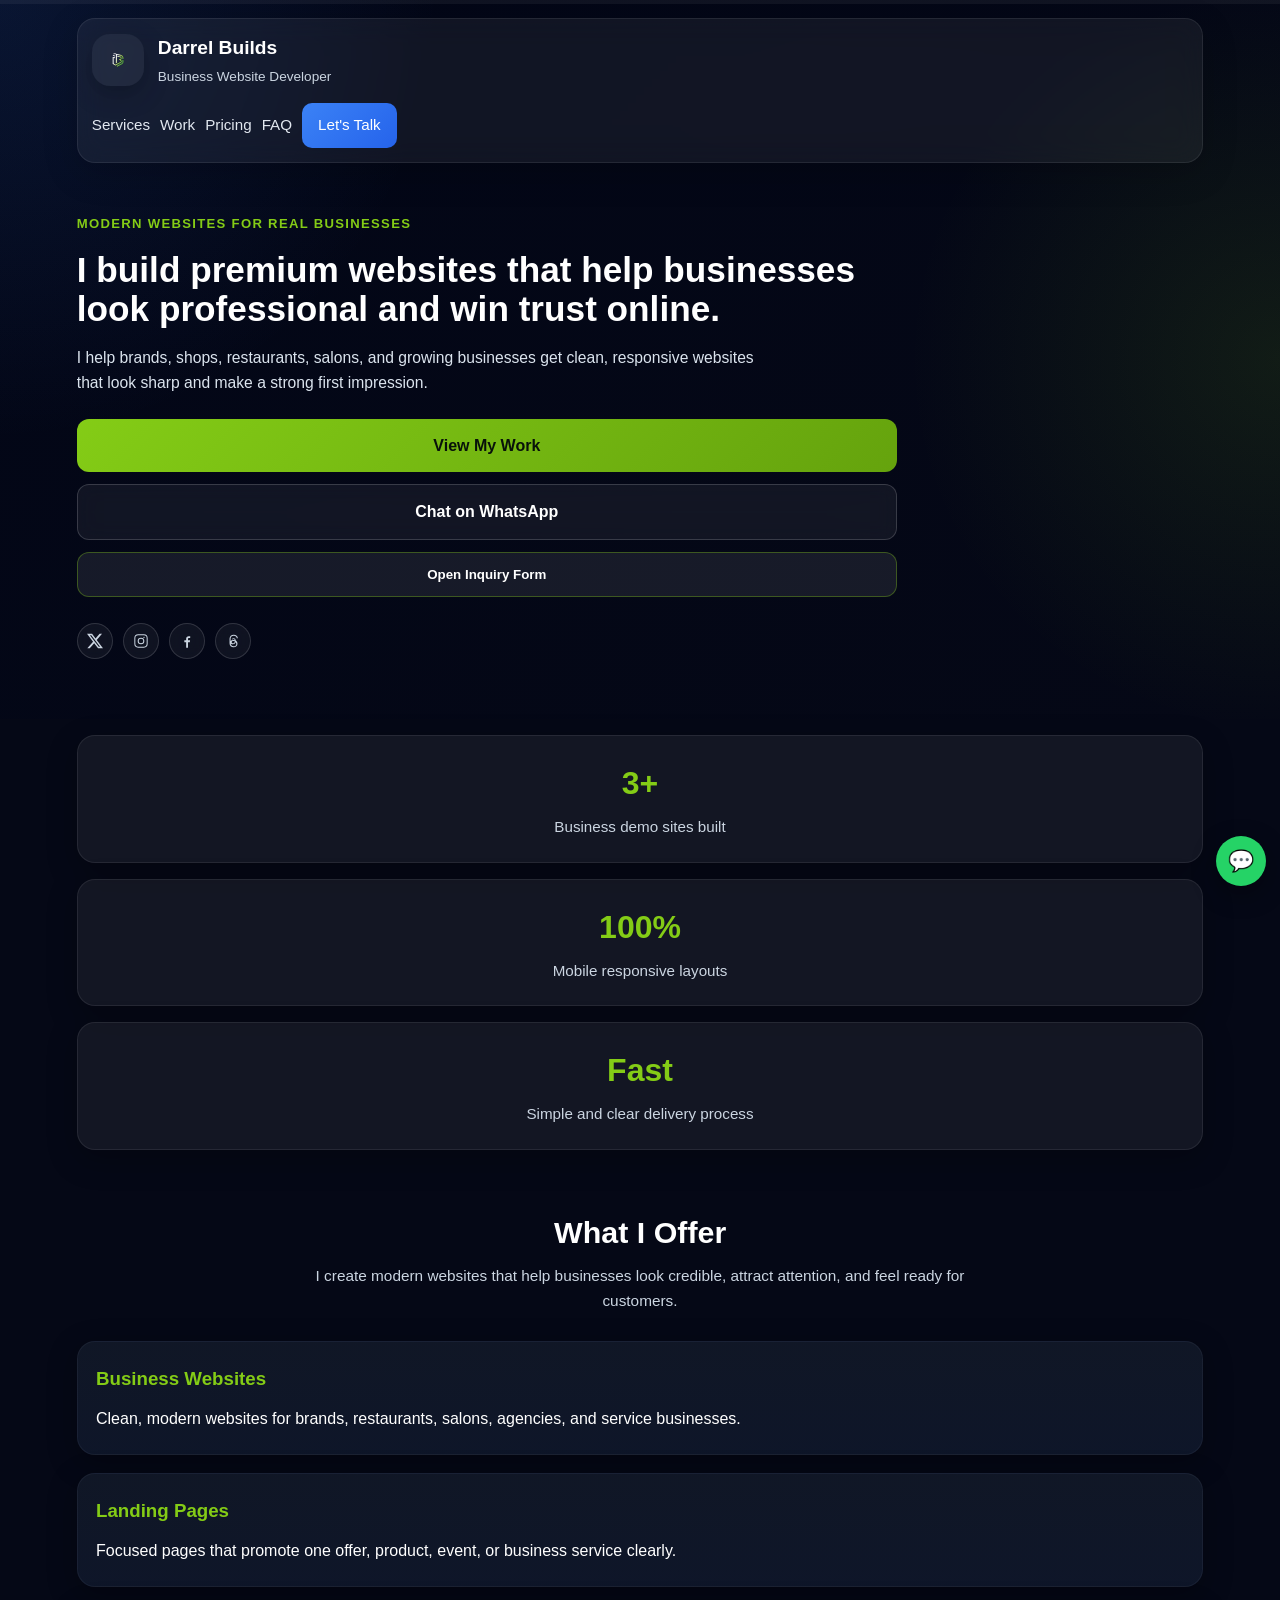
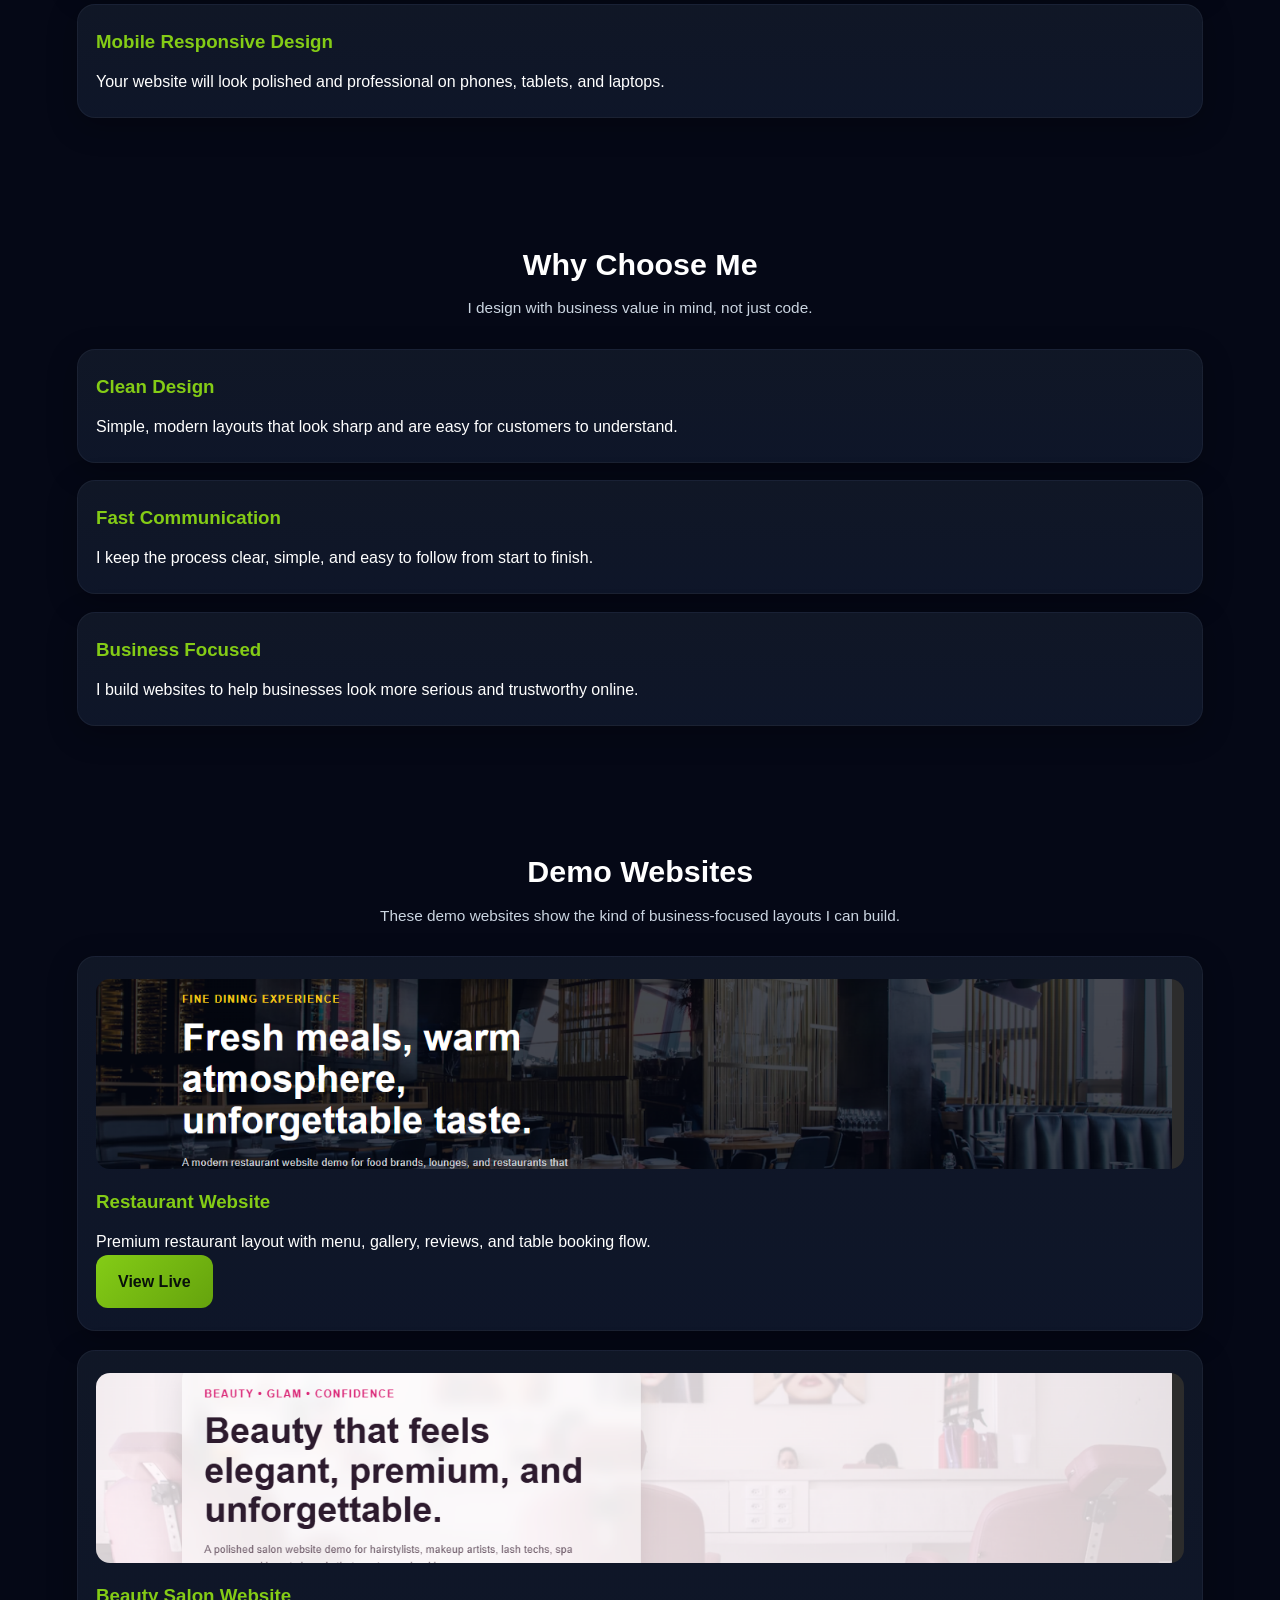
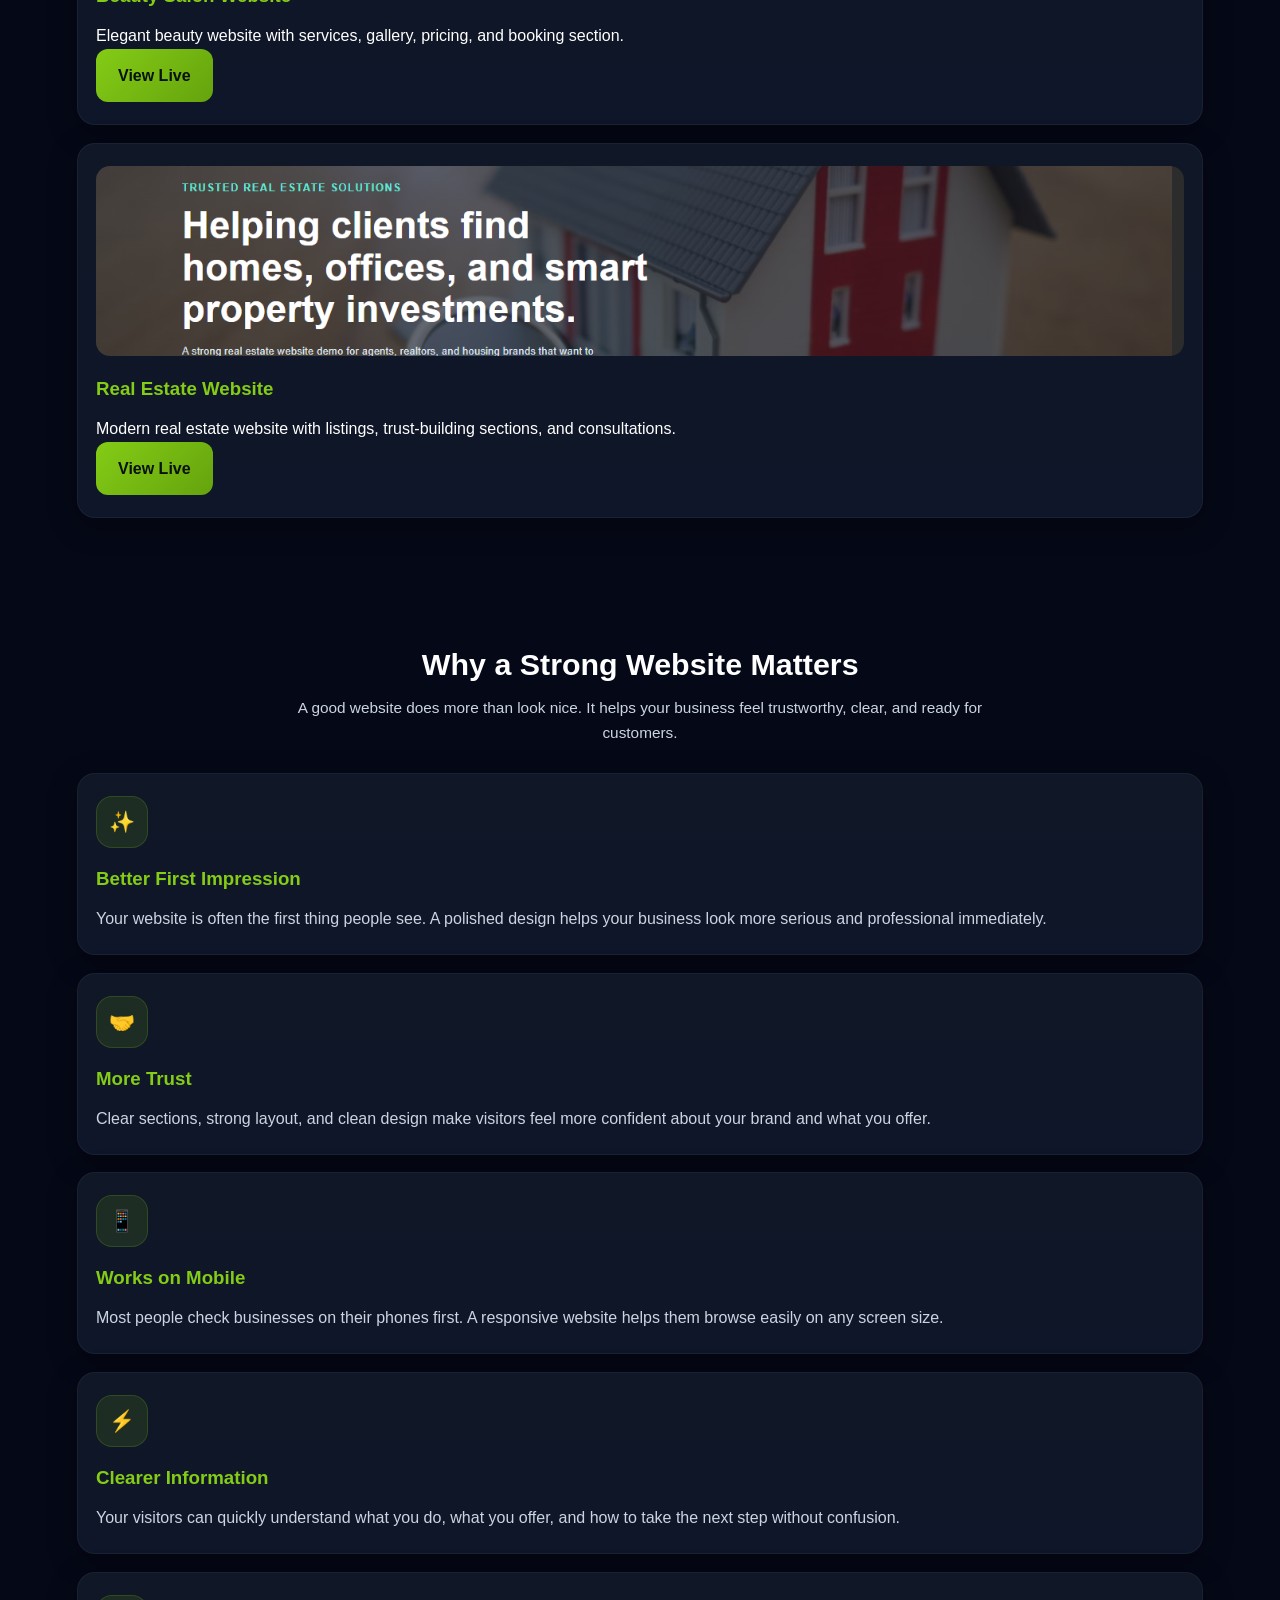
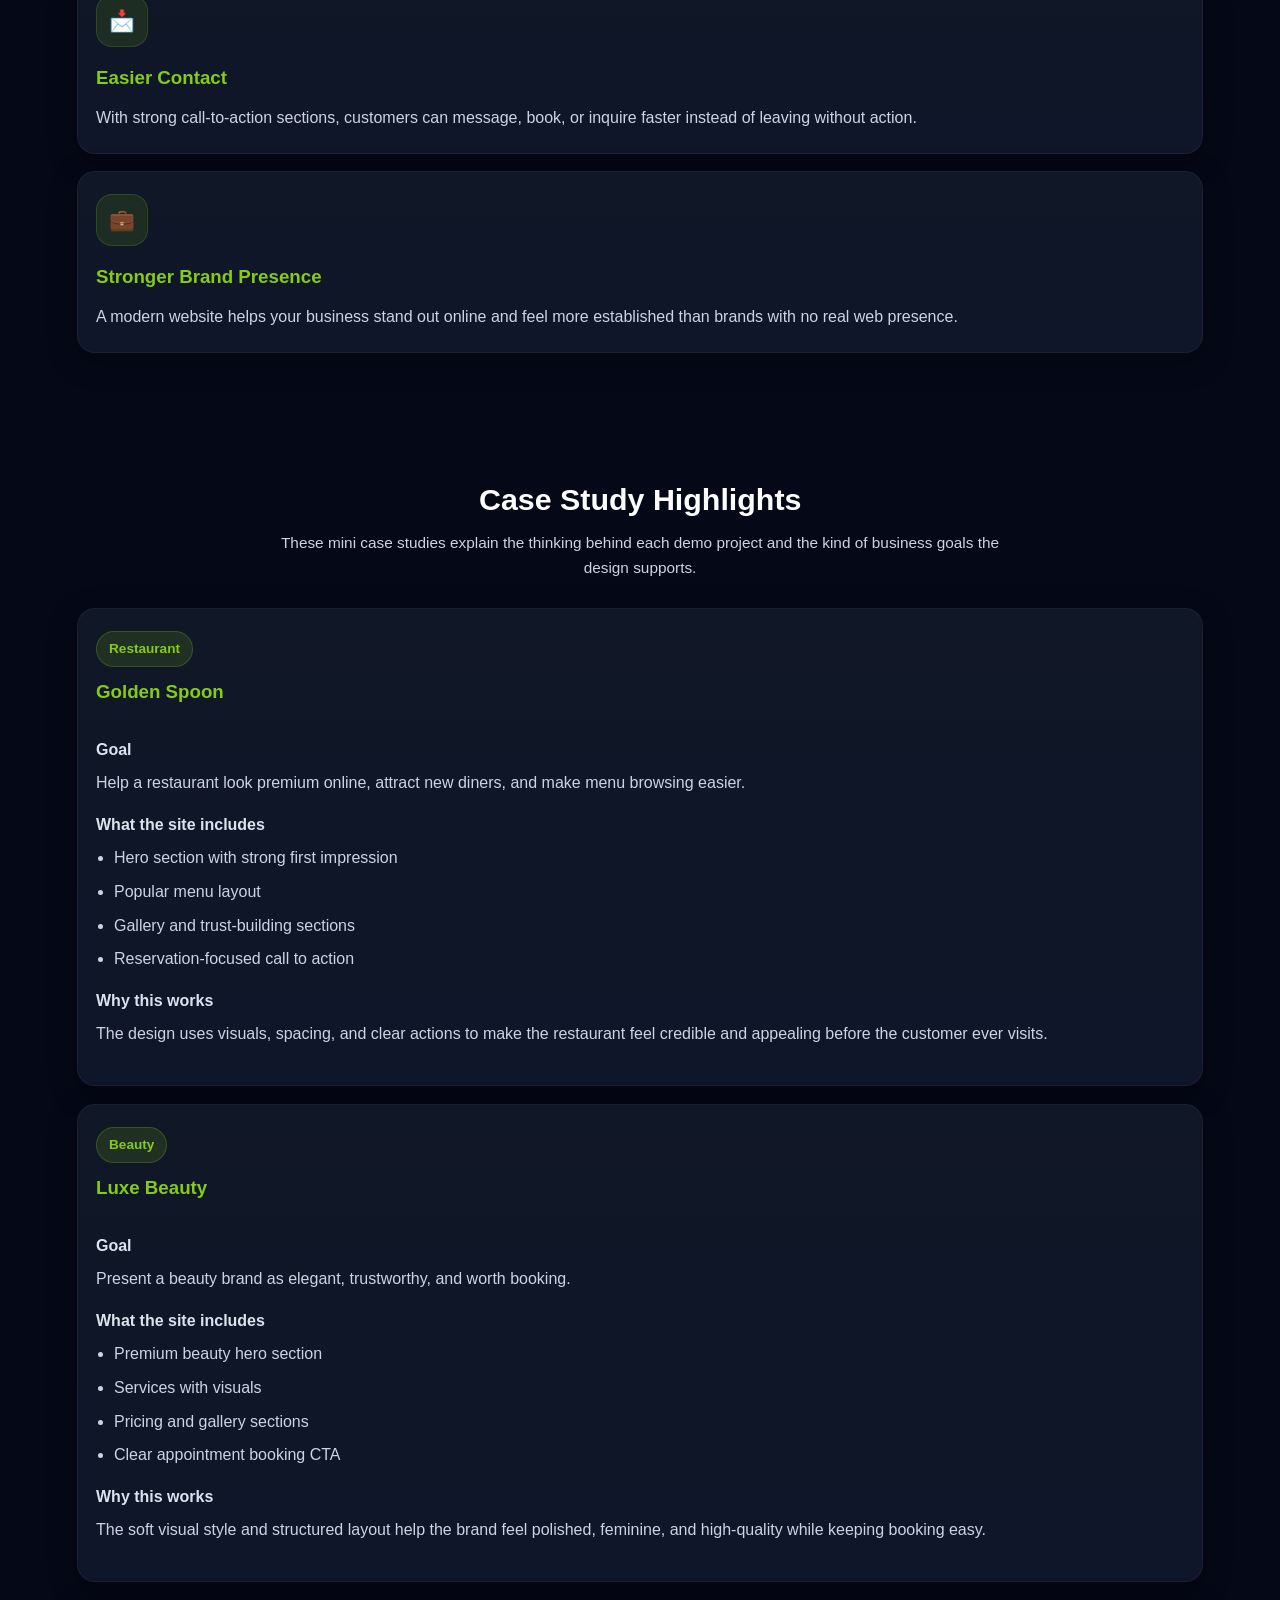
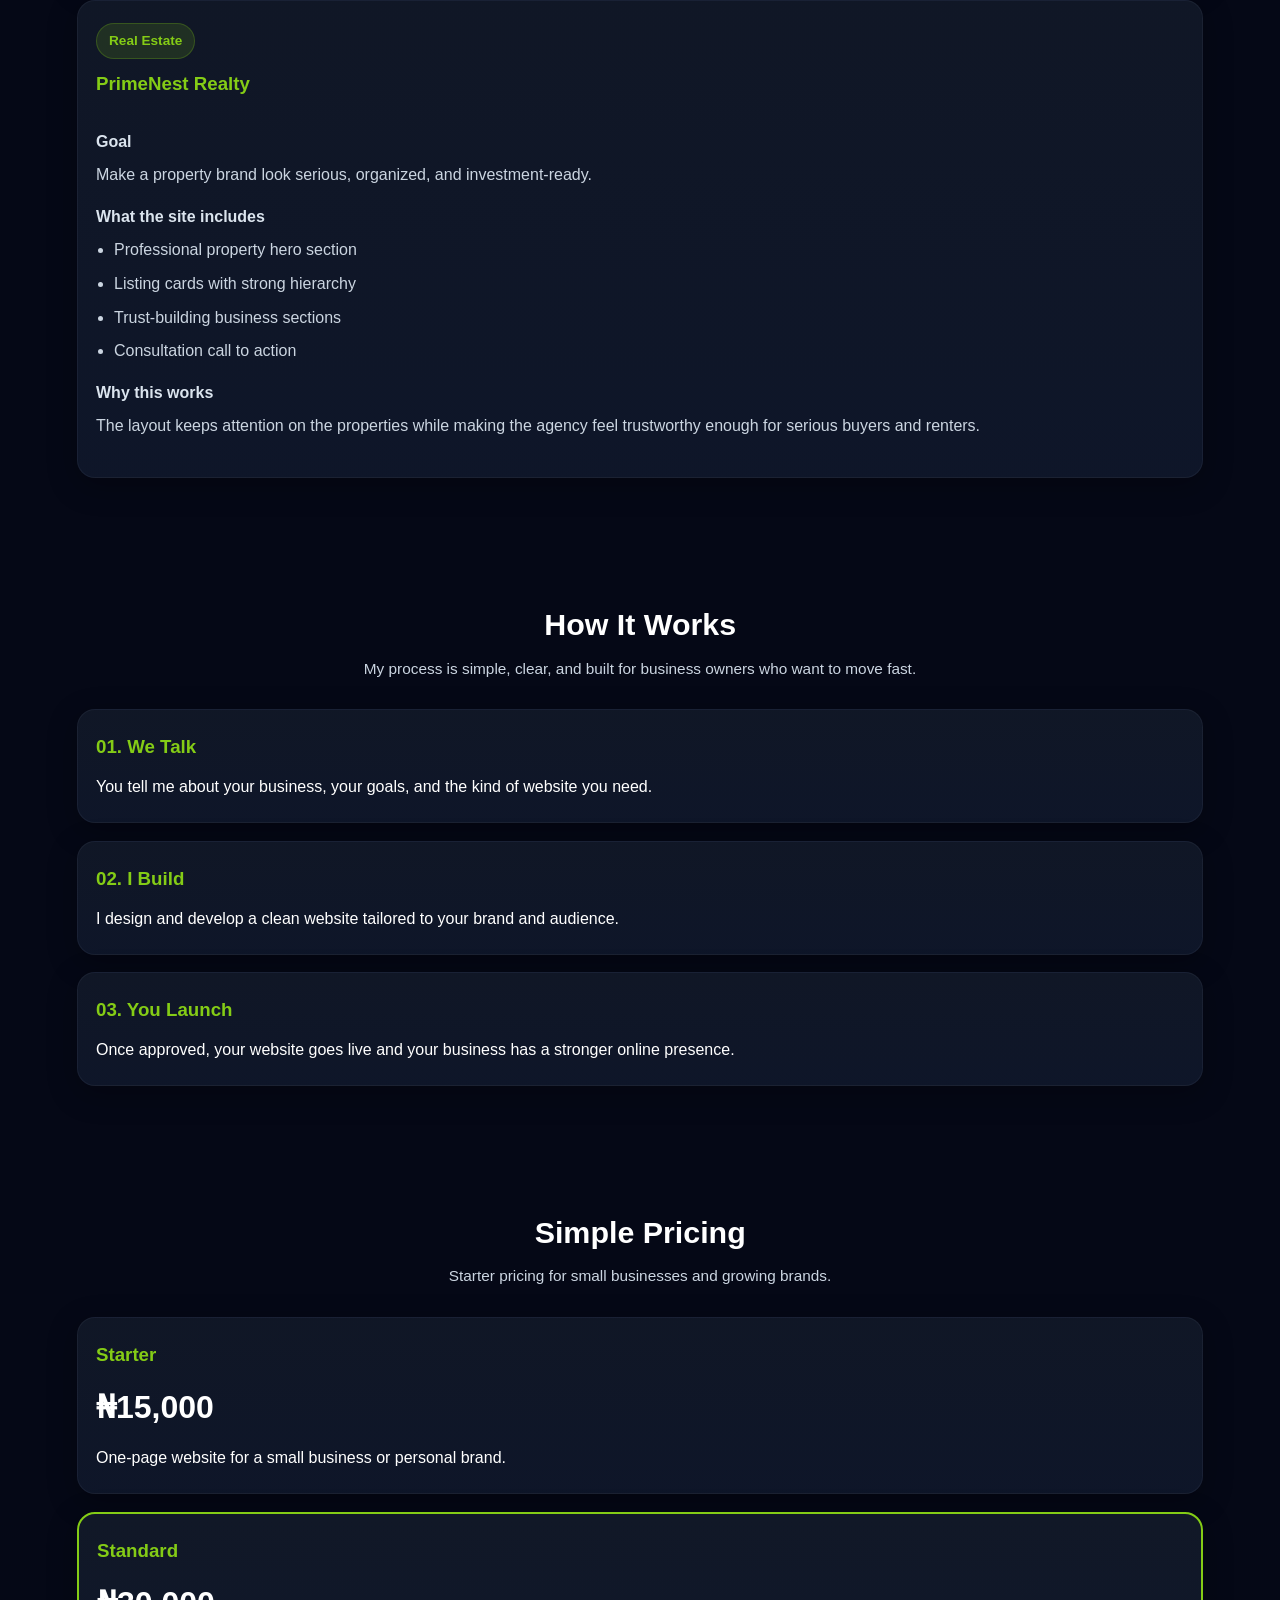
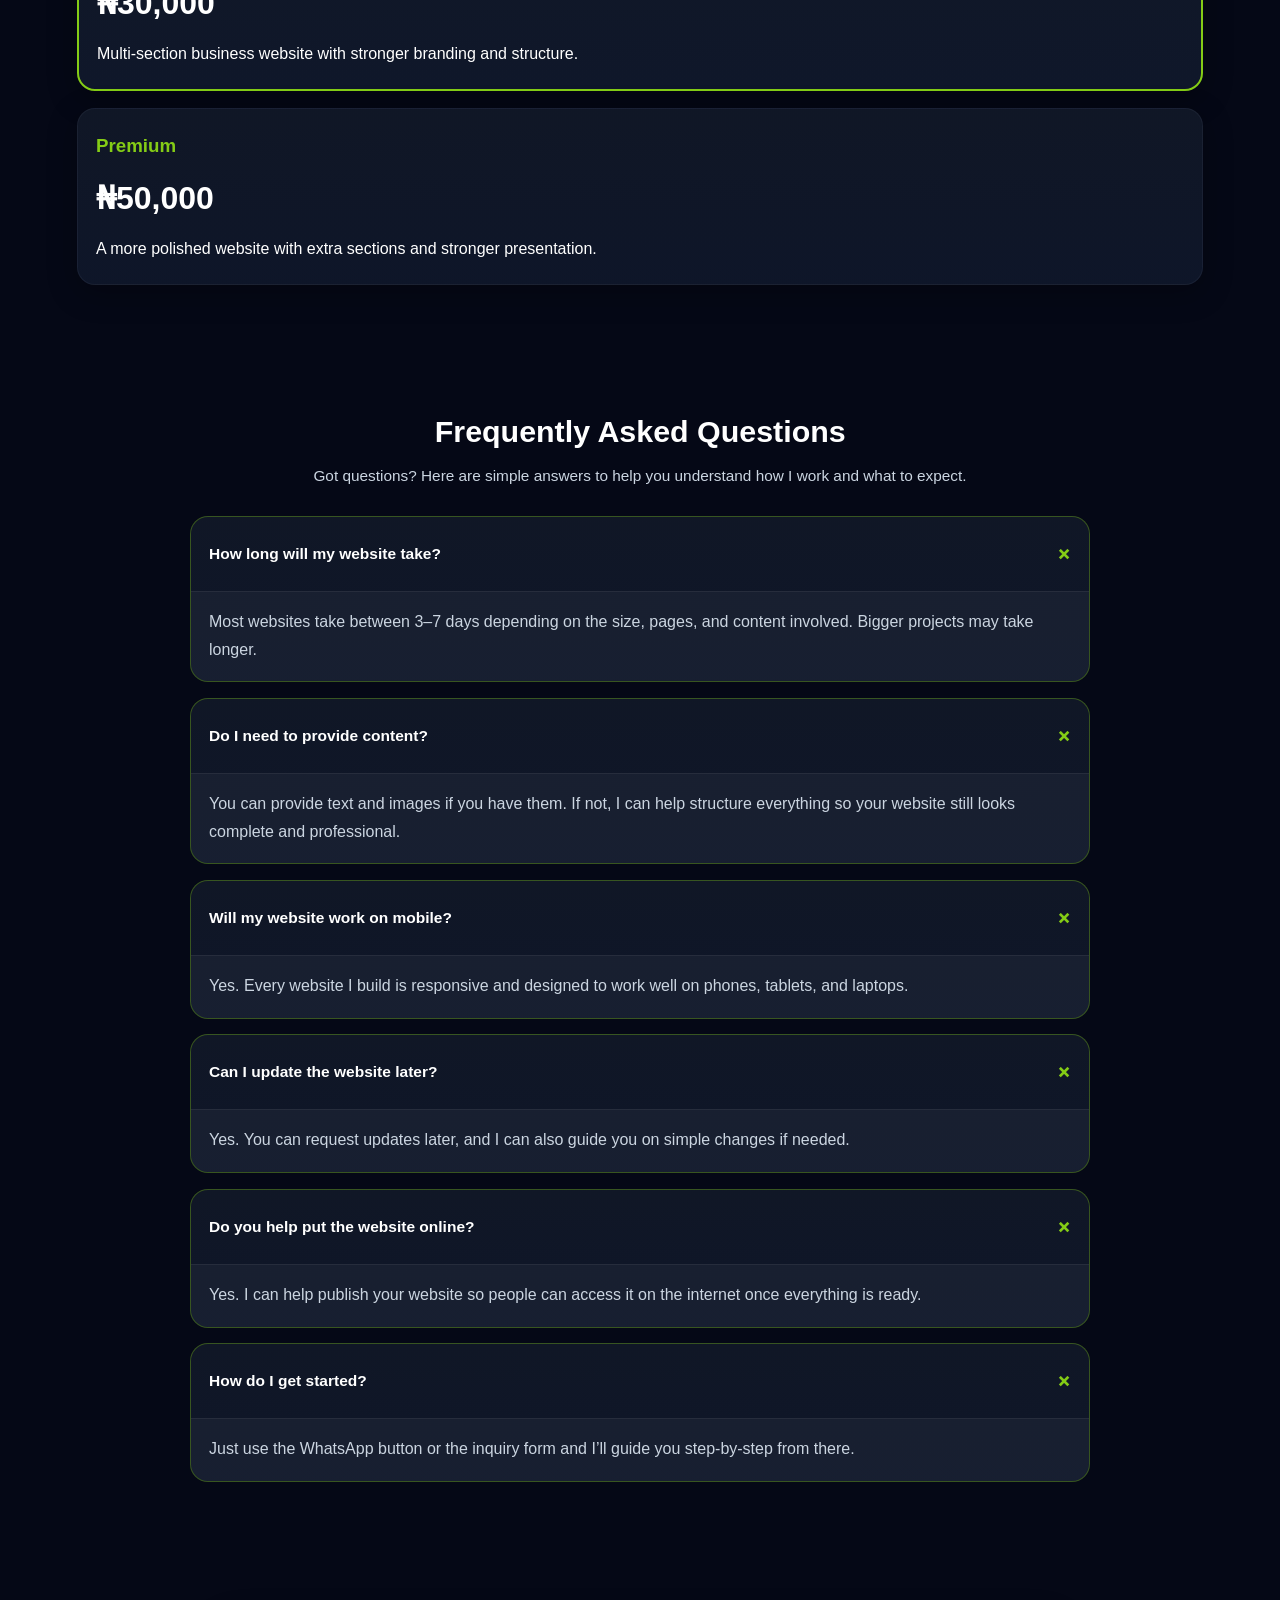
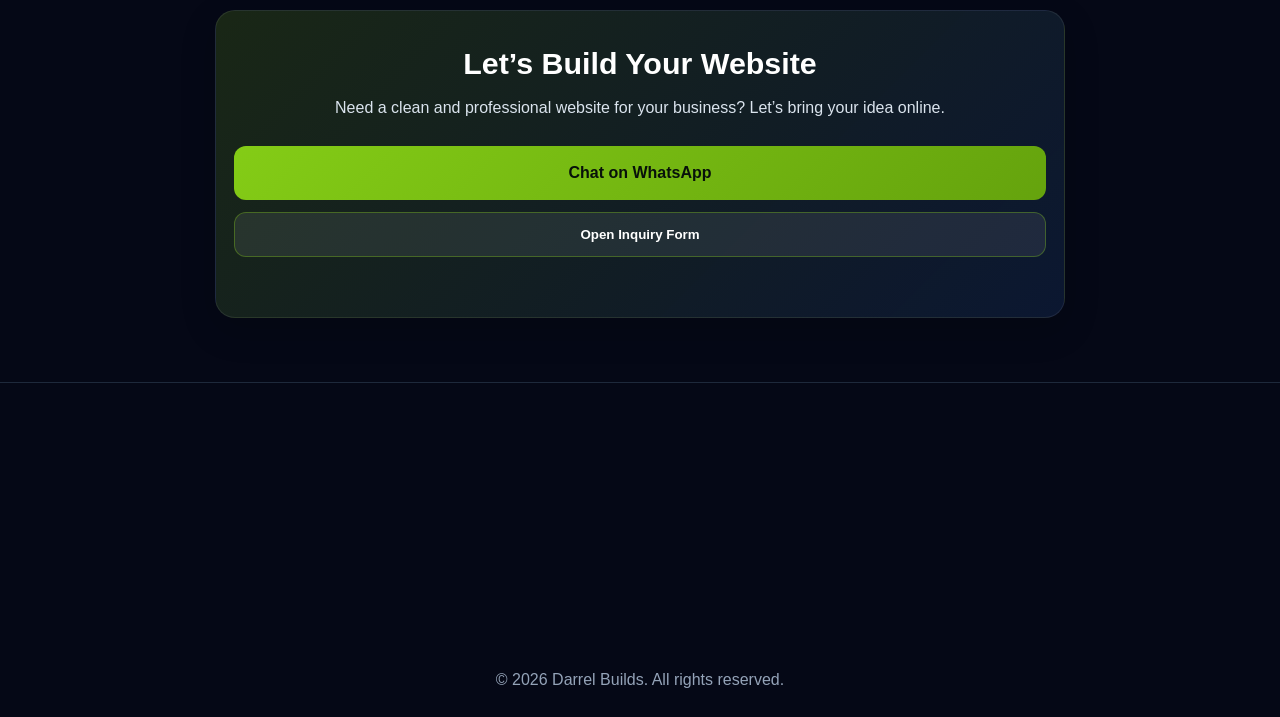
==== commit 64e7875c: "Fix FAQ display with simple toggle" ====
--- a/index.html
+++ b/index.html
@@ -373,10 +373,8 @@
           <span>How long will my website take?</span>
           <span class="faq-icon">+</span>
         </button>
-        <div class="faq-answer-wrap">
           <div class="faq-answer">
             <p>Most websites take between 3–7 days depending on the size, pages, and content involved. Bigger projects may take longer.</p>
-          </div>
         </div>
       </div>
 
@@ -385,10 +383,8 @@
           <span>Do I need to provide content?</span>
           <span class="faq-icon">+</span>
         </button>
-        <div class="faq-answer-wrap">
           <div class="faq-answer">
             <p>You can provide text and images if you have them. If not, I can help structure everything so your website still looks complete and professional.</p>
-          </div>
         </div>
       </div>
 
@@ -397,10 +393,8 @@
           <span>Will my website work on mobile?</span>
           <span class="faq-icon">+</span>
         </button>
-        <div class="faq-answer-wrap">
           <div class="faq-answer">
             <p>Yes. Every website I build is responsive and designed to work well on phones, tablets, and laptops.</p>
-          </div>
         </div>
       </div>
 
@@ -409,10 +403,8 @@
           <span>Can I update the website later?</span>
           <span class="faq-icon">+</span>
         </button>
-        <div class="faq-answer-wrap">
           <div class="faq-answer">
             <p>Yes. You can request updates later, and I can also guide you on simple changes if needed.</p>
-          </div>
         </div>
       </div>
 
@@ -421,10 +413,8 @@
           <span>Do you help put the website online?</span>
           <span class="faq-icon">+</span>
         </button>
-        <div class="faq-answer-wrap">
           <div class="faq-answer">
             <p>Yes. I can help publish your website so people can access it on the internet once everything is ready.</p>
-          </div>
         </div>
       </div>
 
@@ -433,13 +423,10 @@
           <span>How do I get started?</span>
           <span class="faq-icon">+</span>
         </button>
-        <div class="faq-answer-wrap">
           <div class="faq-answer">
             <p>Just use the WhatsApp button or the inquiry form and I’ll guide you step-by-step from there.</p>
-          </div>
-        </div>
-      </div>
-    </div>
+        </div>
+      </div>
   </section>
 
   <section class="contact section-anchor" id="contact">
--- a/style.css
+++ b/style.css
@@ -13,17 +13,26 @@
   background: #050816;
   color: #ffffff;
   line-height: 1.6;
+  overflow-x: hidden;
 }
 
 a {
   text-decoration: none;
+}
+
+img {
+  max-width: 100%;
+  display: block;
 }
 
 .hero {
   position: relative;
   min-height: 100vh;
+  display: flex;
+  flex-direction: column;
+  justify-content: center;
+  padding: 24px 8% 60px;
   overflow: hidden;
-  padding: 24px 8%;
   background:
     linear-gradient(135deg, rgba(2, 6, 23, 0.88), rgba(5, 8, 22, 0.85)),
     url("https://images.unsplash.com/photo-1516321318423-f06f85e504b3?auto=format&fit=crop&w=1600&q=80") center/cover no-repeat;
@@ -64,7 +73,6 @@
   display: flex;
   justify-content: space-between;
   align-items: center;
-  margin-bottom: 110px;
   gap: 20px;
   padding: 14px 18px;
   border: 1px solid rgba(255, 255, 255, 0.08);
@@ -73,6 +81,11 @@
   backdrop-filter: blur(14px);
   box-shadow: 0 10px 35px rgba(0, 0, 0, 0.18);
   transition: all 0.3s ease;
+  margin-bottom: 60px;
+}
+
+.hero-content {
+  max-width: 820px;
 }
 
 .navbar.scrolled {
@@ -88,6 +101,7 @@
   align-items: center;
   gap: 14px;
   color: white;
+  min-width: 0;
 }
 
 .logo-img {
@@ -98,6 +112,7 @@
   background: rgba(255, 255, 255, 0.05);
   padding: 6px;
   box-shadow: 0 8px 25px rgba(0, 0, 0, 0.25);
+  flex-shrink: 0;
 }
 
 .logo-text {
@@ -174,6 +189,7 @@
   font-size: 4rem;
   line-height: 1.05;
   margin-bottom: 22px;
+  max-width: 900px;
 }
 
 .hero-description {
@@ -200,6 +216,7 @@
   cursor: pointer;
   border: none;
   font-family: inherit;
+  text-align: center;
 }
 
 .primary-btn {
@@ -256,6 +273,7 @@
   transition: 0.3s ease;
   background: rgba(255, 255, 255, 0.05);
   backdrop-filter: blur(8px);
+  flex-shrink: 0;
 }
 
 .hero-socials a:hover,
@@ -483,7 +501,6 @@
   background: linear-gradient(180deg, #111827, #0f172a);
 }
 
-/* FAQ */
 .faq-list {
   max-width: 900px;
   margin: 0 auto;
@@ -494,9 +511,9 @@
 .faq-item {
   border-radius: 18px;
   overflow: hidden;
-  transition: 0.3s ease;
   border: 1px solid rgba(148, 163, 184, 0.08);
   background: linear-gradient(180deg, rgba(17, 24, 39, 0.95), rgba(15, 23, 42, 0.95));
+  transition: 0.3s ease;
 }
 
 .faq-item.active {
@@ -530,25 +547,30 @@
   transform: rotate(45deg);
 }
 
-.faq-answer-wrap {
-  max-height: 0;
-  overflow: hidden;
-  transition: max-height 0.35s ease;
+.faq-answer {
+  display: none;
   background: rgba(255, 255, 255, 0.04);
   border-top: 1px solid rgba(255, 255, 255, 0.06);
-}
-
-.faq-item.active .faq-answer-wrap {
-  max-height: 220px; /* Adjust as needed for content */
-}
-
-.faq-answer {
   padding: 18px 24px 22px;
+}
+
+.faq-item.active .faq-answer {
+  display: block;
 }
 
 .faq-answer p {
   color: #cbd5e1;
   line-height: 1.7;
+}
+
+@media (max-width: 768px) {
+  .faq-question {
+    padding: 18px;
+  }
+
+  .faq-answer {
+    padding: 16px 18px 18px;
+  }
 }
 
 .contact {
@@ -679,6 +701,8 @@
 .modal-card {
   width: 100%;
   max-width: 760px;
+  max-height: 90vh;
+  overflow-y: auto;
   background: linear-gradient(180deg, rgba(17, 24, 39, 0.98), rgba(15, 23, 42, 0.98));
   border: 1px solid rgba(255, 255, 255, 0.08);
   border-radius: 24px;
@@ -826,81 +850,352 @@
   transform: none;
 }
 
+/* ---------- TABLET ---------- */
 @media (max-width: 900px) {
   .hero-content h1 {
     font-size: 3rem;
   }
-}
-
+
+  .service-cards,
+  .portfolio-cards,
+  .pricing-cards,
+  .process-cards,
+  .why-grid,
+  .case-study-grid,
+  .results-grid {
+    grid-template-columns: repeat(auto-fit, minmax(240px, 1fr));
+  }
+}
+
+/* ---------- PHONE ---------- */
 @media (max-width: 768px) {
   .hero {
-    padding: 18px 6%;
-  }
+    padding: 80px 6% 40px; /* smaller vertical space */
+  }
+}
+
+@media (max-width: 768px) {
+  .faq-question {
+    padding: 18px;
+  }
+
+  .faq-answer {
+    padding: 16px 18px 18px;
+  }
+}
+
+.hero {
+  min-height: auto;
+  display: block;
+  padding: 18px 6% 40px;
+}
 
   .navbar {
     flex-direction: column;
-    align-items: flex-start;
+    align-items: stretch;
+    gap: 16px;
+    margin-bottom: 42px;
+    padding: 14px;
+    border-radius: 18px;
+  }
+
+  .brand-left {
+    width: 100%;
+  }
+
+  .logo-img {
+    width: 52px;
+    height: 52px;
+  }
+
+  .logo-text {
+    font-size: 1.2rem;
+  }
+
+  .brand-tag {
+    font-size: 0.85rem;
+  }
+
+  .nav-links {
+    width: 100%;
+    justify-content: flex-start;
+    gap: 10px;
+  }
+
+  .nav-links a {
+    font-size: 0.95rem;
+  }
+
+  .nav-btn {
+    padding: 10px 16px;
+  }
+
+  .hero-content {
+    padding-top: 8px;
+    padding-bottom: 20px;
+  }
+
+  .small-text {
+    font-size: 0.82rem;
+    letter-spacing: 1.3px;
+  }
+
+  .hero-content h1 {
+    font-size: 2.2rem;
+    line-height: 1.12;
+    margin-bottom: 16px;
+  }
+
+  .hero-description {
+    font-size: 0.98rem;
+    margin-bottom: 24px;
+  }
+
+  .hero-buttons,
+  .contact-actions {
+    flex-direction: column;
+    align-items: stretch;
+    gap: 12px;
+  }
+
+  .hero-buttons .btn,
+  .contact-actions .btn {
+    width: 100%;
+  }
+
+  .hero-socials {
+    gap: 10px;
+  }
+
+  .hero-socials a,
+  .footer-socials a {
+    width: 36px;
+    height: 36px;
+  }
+
+  section {
+    padding: 64px 6%;
+  }
+
+  section h2 {
+    font-size: 1.9rem;
+    line-height: 1.2;
+  }
+
+  .section-text {
+    font-size: 0.96rem;
+    margin-bottom: 28px;
+  }
+
+  .stats {
+    grid-template-columns: 1fr;
+    gap: 16px;
+    padding: 16px 6% 0;
+    margin-top: 0;
+  }
+
+  .stat-box {
+    padding: 22px 18px;
+  }
+
+  .stat-box h3 {
+    font-size: 2rem;
+  }
+
+  .service-cards,
+  .portfolio-cards,
+  .pricing-cards,
+  .process-cards,
+  .why-grid,
+  .case-study-grid,
+  .results-grid {
+    grid-template-columns: 1fr;
     gap: 18px;
-    margin-bottom: 60px;
-  }
-
-  .nav-links {
-    gap: 12px;
-  }
-
-  .hero-content {
-    padding-top: 20px;
-  }
-
-  .hero-content h1 {
-    font-size: 2.3rem;
-  }
-
-  section {
-    padding: 72px 8%;
-  }
-
-  .logo-text {
-    font-size: 1.25rem;
-  }
-
-  .logo-img {
-    width: 56px;
-    height: 56px;
-  }
-
-  .stats {
-    margin-top: 10px;
-    padding-top: 24px;
+  }
+
+  .card,
+  .case-study-card,
+  .result-card {
+    padding: 22px 18px;
+    border-radius: 18px;
+  }
+
+  .portfolio-img {
+    height: 190px;
   }
 
   .portfolio-logo {
     width: 64px;
   }
 
+  .result-icon {
+    width: 52px;
+    height: 52px;
+    font-size: 1.3rem;
+  }
+
+  .faq-question {
+    padding: 18px;
+    font-size: 0.97rem;
+    gap: 12px;
+  }
+
+  .faq-answer {
+    padding: 16px 18px 18px;
+  }
+
+  .contact-box {
+    padding: 34px 18px;
+    border-radius: 20px;
+  }
+
+  .footer-logo {
+    width: 62px;
+    height: 62px;
+  }
+
   .whatsapp-float,
   .back-to-top {
-    width: 52px;
-    height: 52px;
+    width: 50px;
+    height: 50px;
+    right: 14px;
+  }
+
+  .whatsapp-float {
+    bottom: 14px;
+    font-size: 21px;
   }
 
   .back-to-top {
-    bottom: 80px;
+    bottom: 72px;
+    font-size: 20px;
+  }
+
+  .modal-backdrop {
+    padding: 12px;
+  }
+
+  .modal-card {
+    padding: 20px 16px;
+    border-radius: 18px;
+    max-height: 92vh;
+  }
+
+  .modal-header h2 {
+    font-size: 1.55rem;
+  }
+
+  .modal-header p {
+    font-size: 0.94rem;
   }
 
   .form-grid {
     grid-template-columns: 1fr;
   }
 
+  .form-group input,
+  .form-group select,
+  .form-group textarea {
+    padding: 13px 14px;
+    font-size: 0.95rem;
+  }
+
+  .form-actions {
+    flex-direction: column;
+  }
+
+  .form-actions .btn {
+    width: 100%;
+  }
+
+
+/* ---------- SMALL PHONES ---------- */
+@media (max-width: 480px) {
+  .hero {
+    padding: 14px 5%;
+    .hero {
+  padding: 14px 5% 32px;
+}
+  }
+
+  .navbar {
+    margin-bottom: 30px;
+    padding: 12px;
+  }
+
+  .logo-img {
+    width: 46px;
+    height: 46px;
+  }
+
+  .logo-text {
+    font-size: 1.05rem;
+  }
+
+  .brand-tag {
+    font-size: 0.8rem;
+  }
+
+  .nav-links {
+    gap: 8px;
+  }
+
+  .nav-links a {
+    font-size: 0.88rem;
+  }
+
+  .hero-content h1 {
+    font-size: 1.8rem;
+  }
+
+  .hero-description {
+    font-size: 0.92rem;
+  }
+
+  section {
+    padding: 54px 5%;
+  }
+
+  section h2 {
+    font-size: 1.65rem;
+  }
+
+  .stat-box h3 {
+    font-size: 1.8rem;
+  }
+
+  .card,
+  .case-study-card,
+  .result-card {
+    padding: 18px 15px;
+  }
+
+  .portfolio-img {
+    height: 170px;
+  }
+
+  .faq-question {
+    padding: 16px;
+    font-size: 0.92rem;
+  }
+
+  .faq-answer {
+    padding: 14px 16px 16px;
+  }
+
+  .contact-box {
+    padding: 28px 15px;
+  }
+
   .modal-card {
-    padding: 22px;
-  }
-
-  .faq-question {
-    padding: 18px 18px;
-  }
-
-  .faq-answer {
-    padding: 16px 18px 18px;
+    padding: 18px 14px;
+  }
+
+  .modal-close {
+    width: 38px;
+    height: 38px;
+    font-size: 22px;
+    top: 10px;
+    right: 10px;
   }
 }
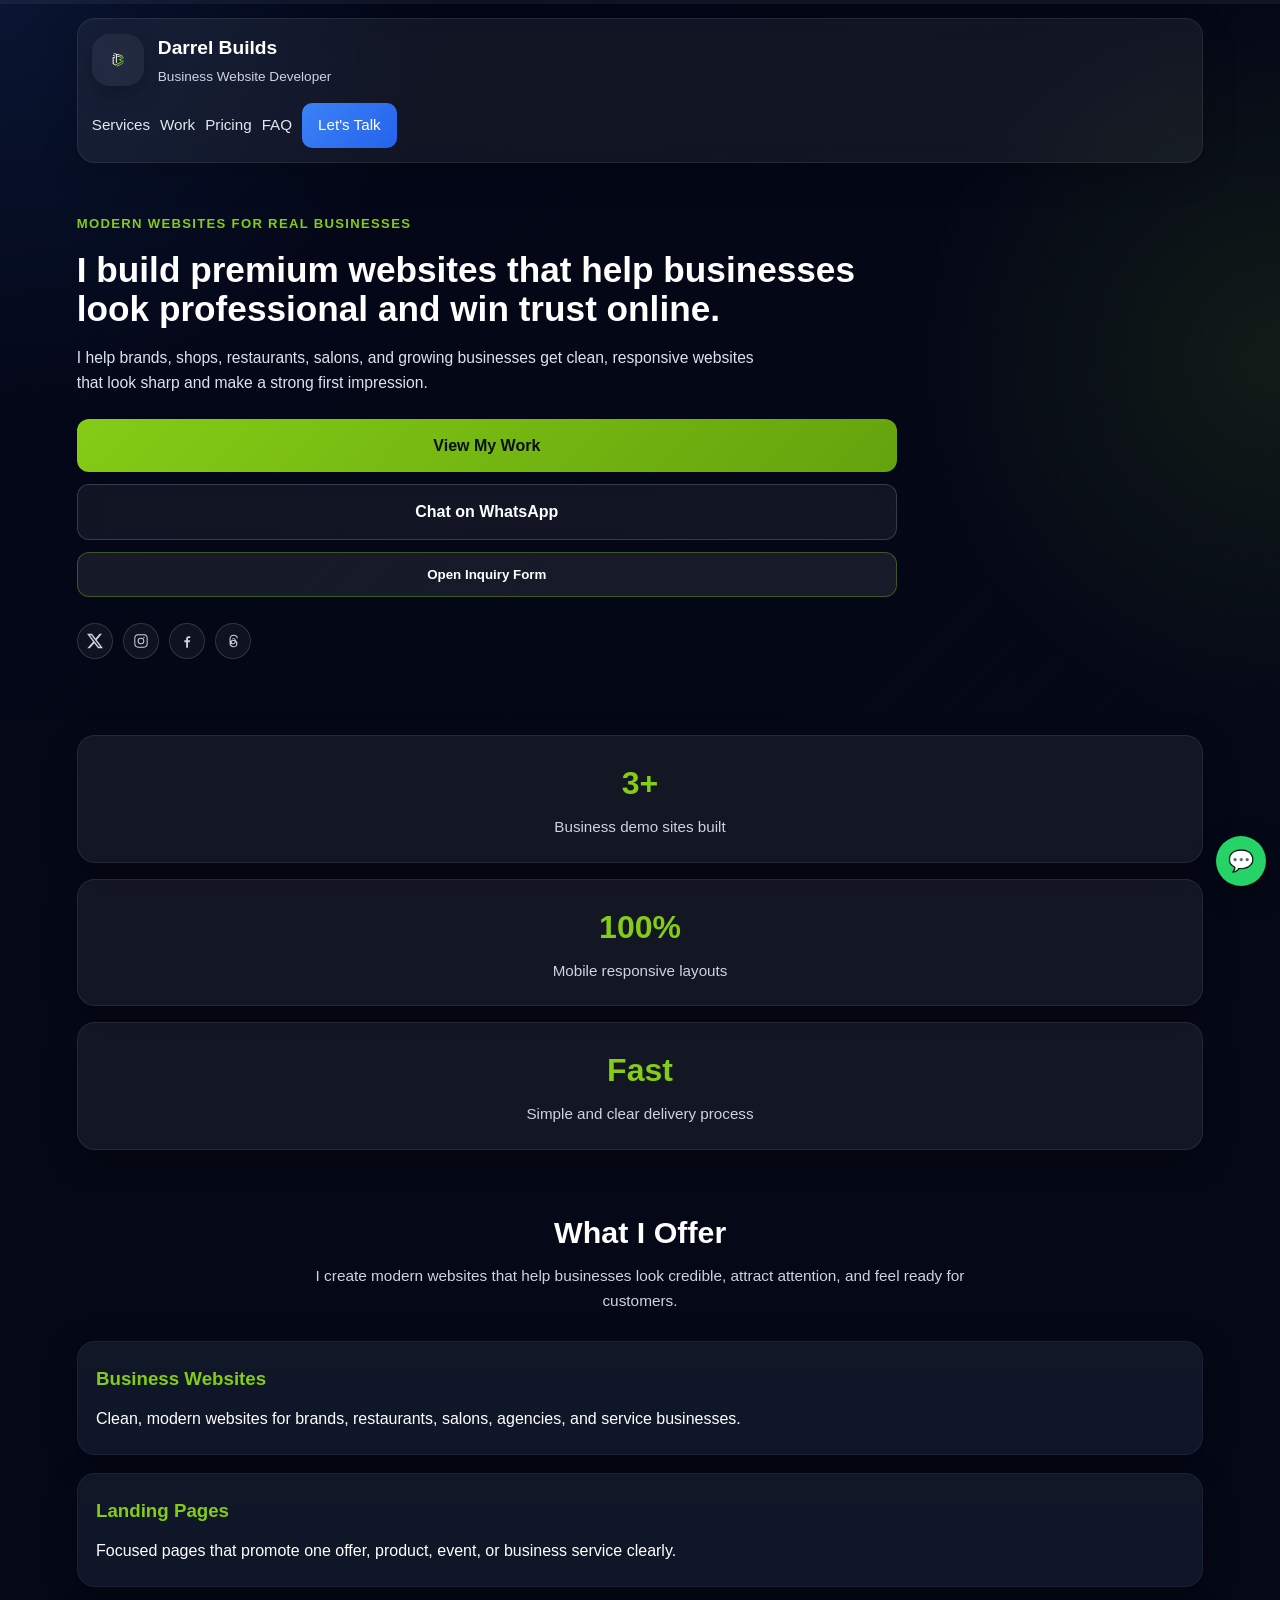
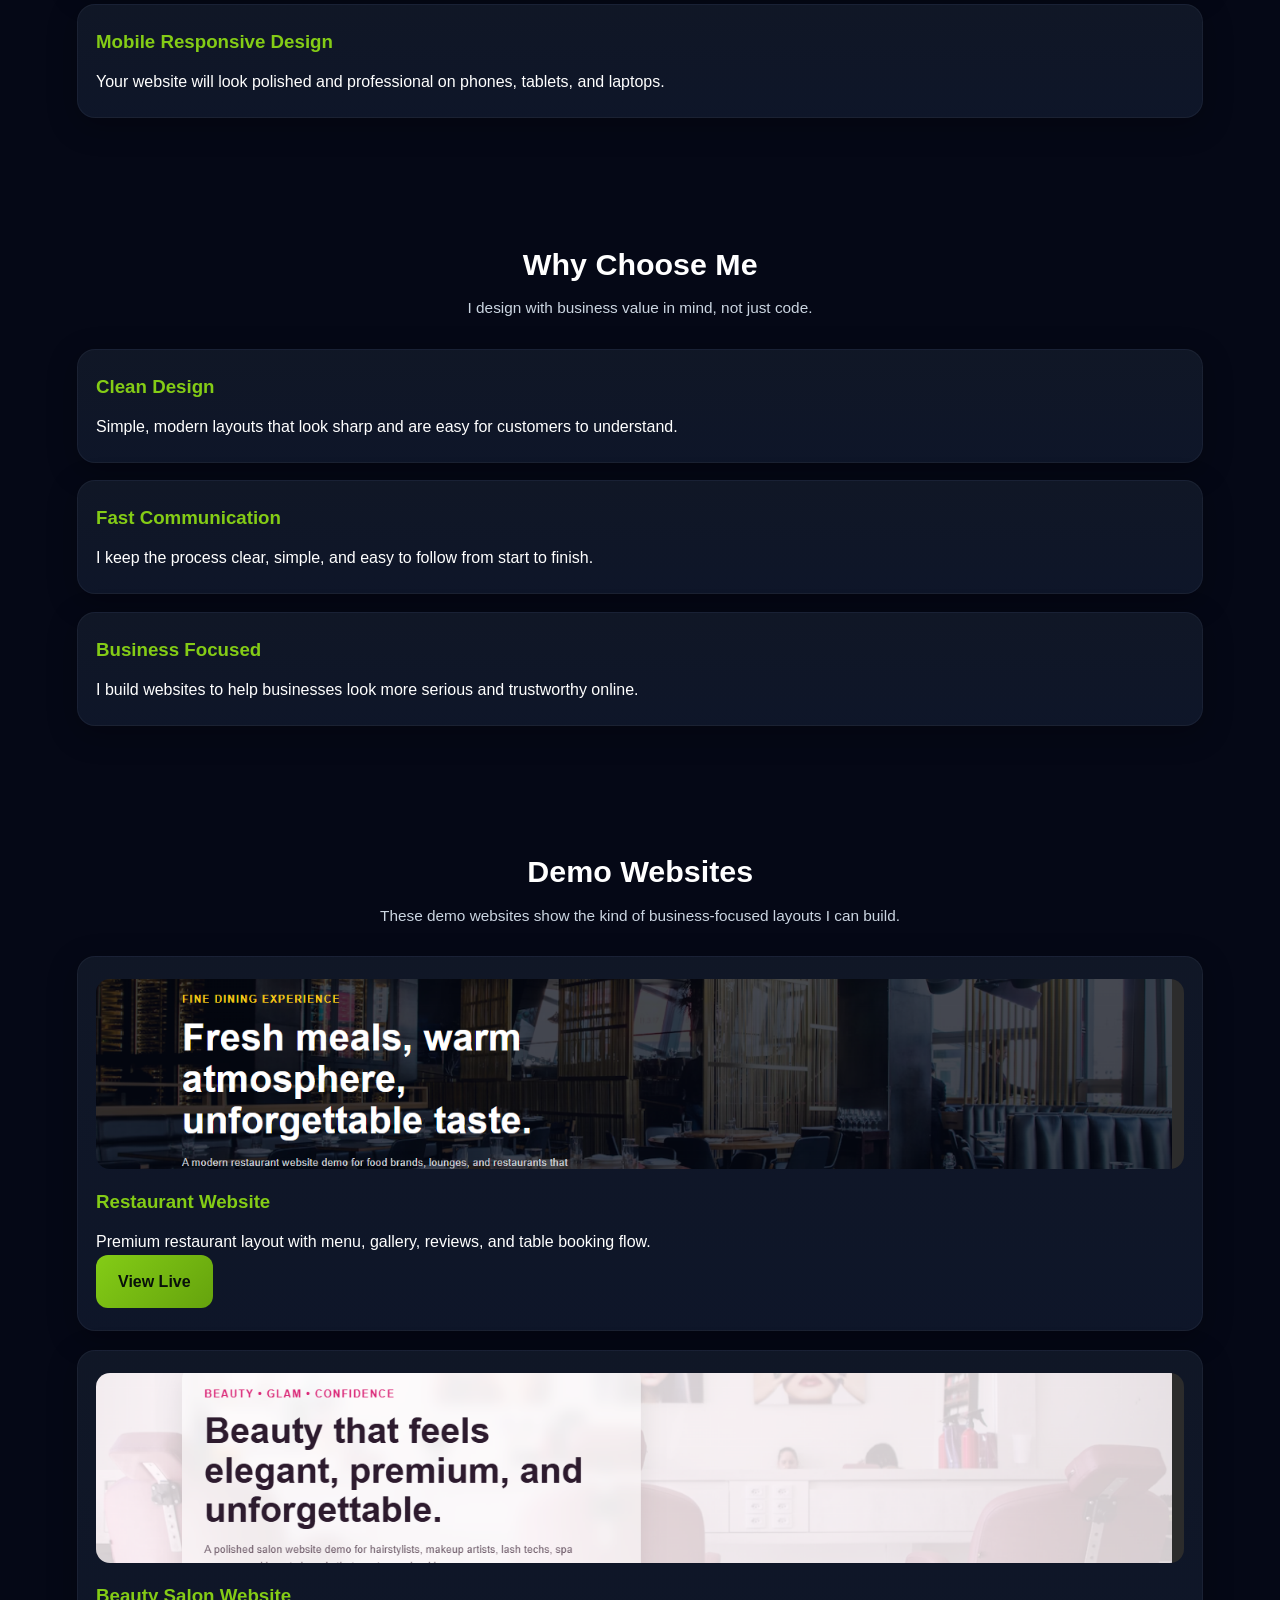
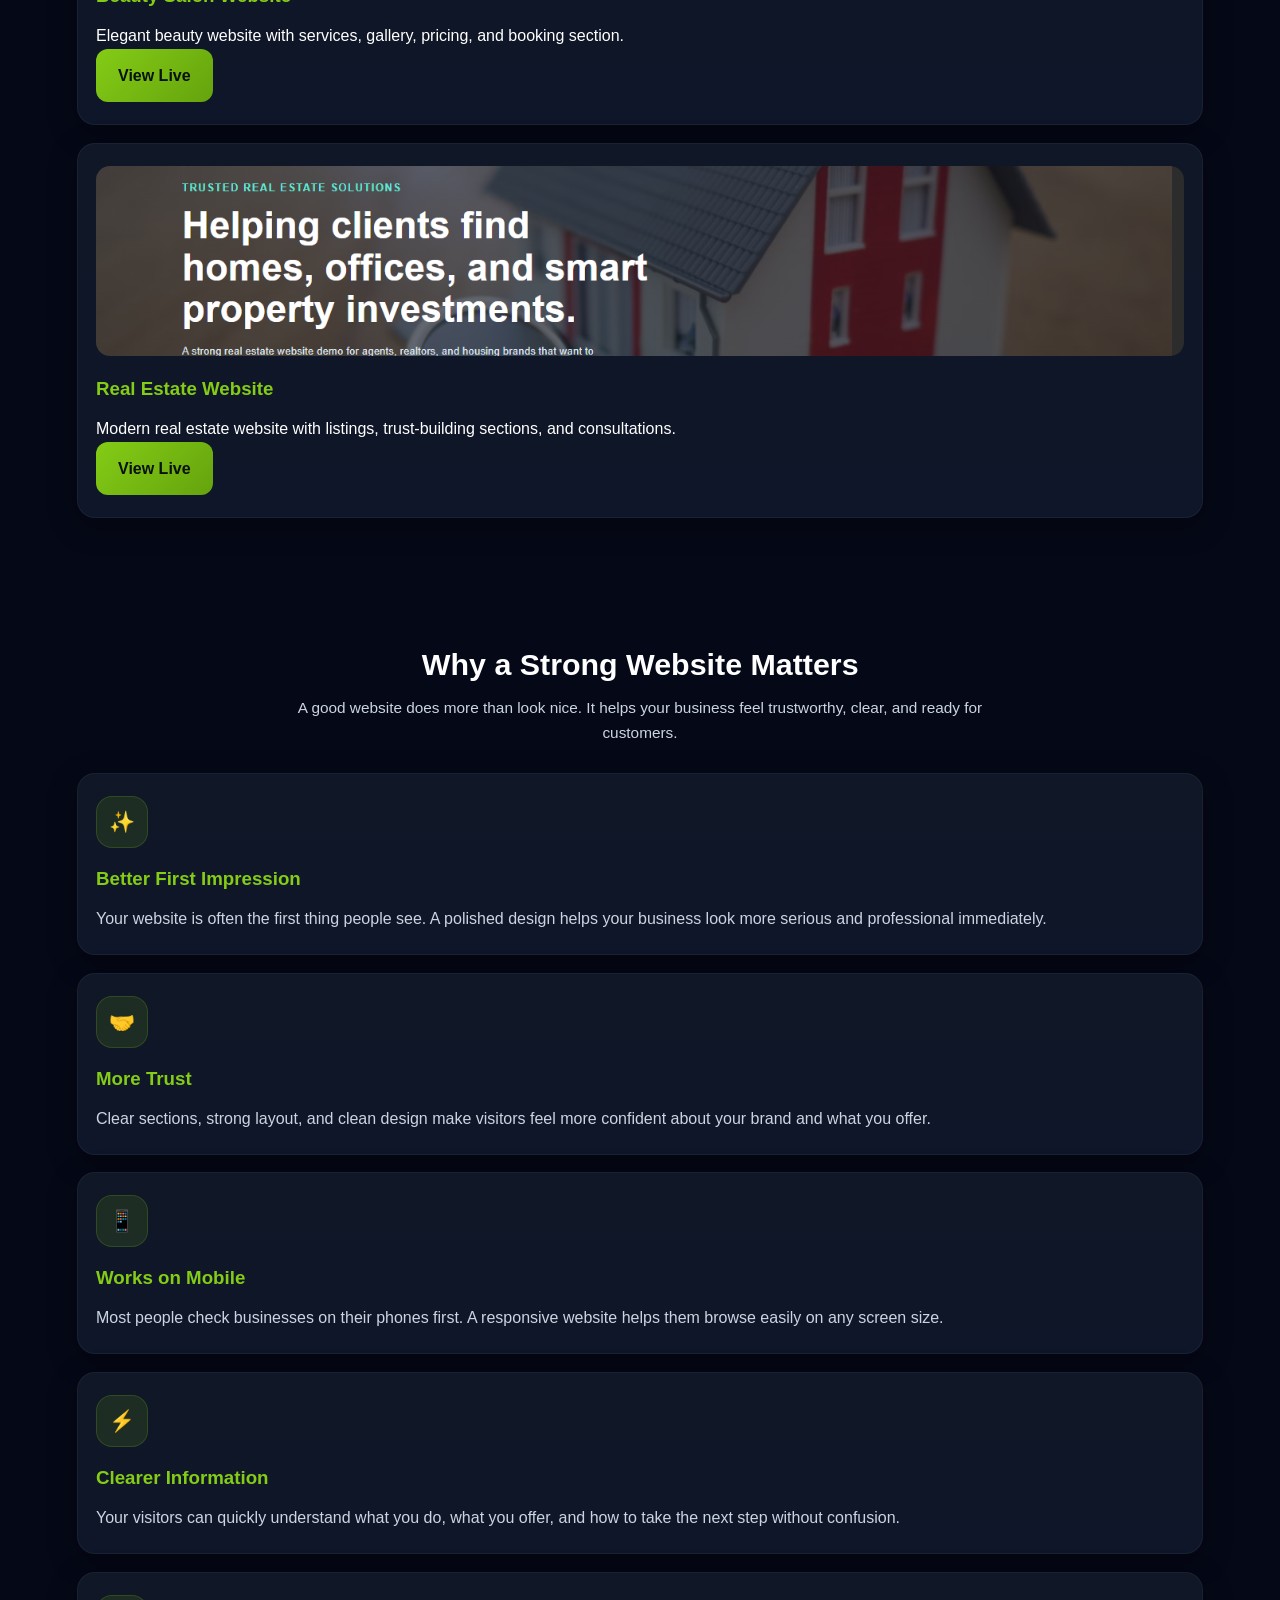
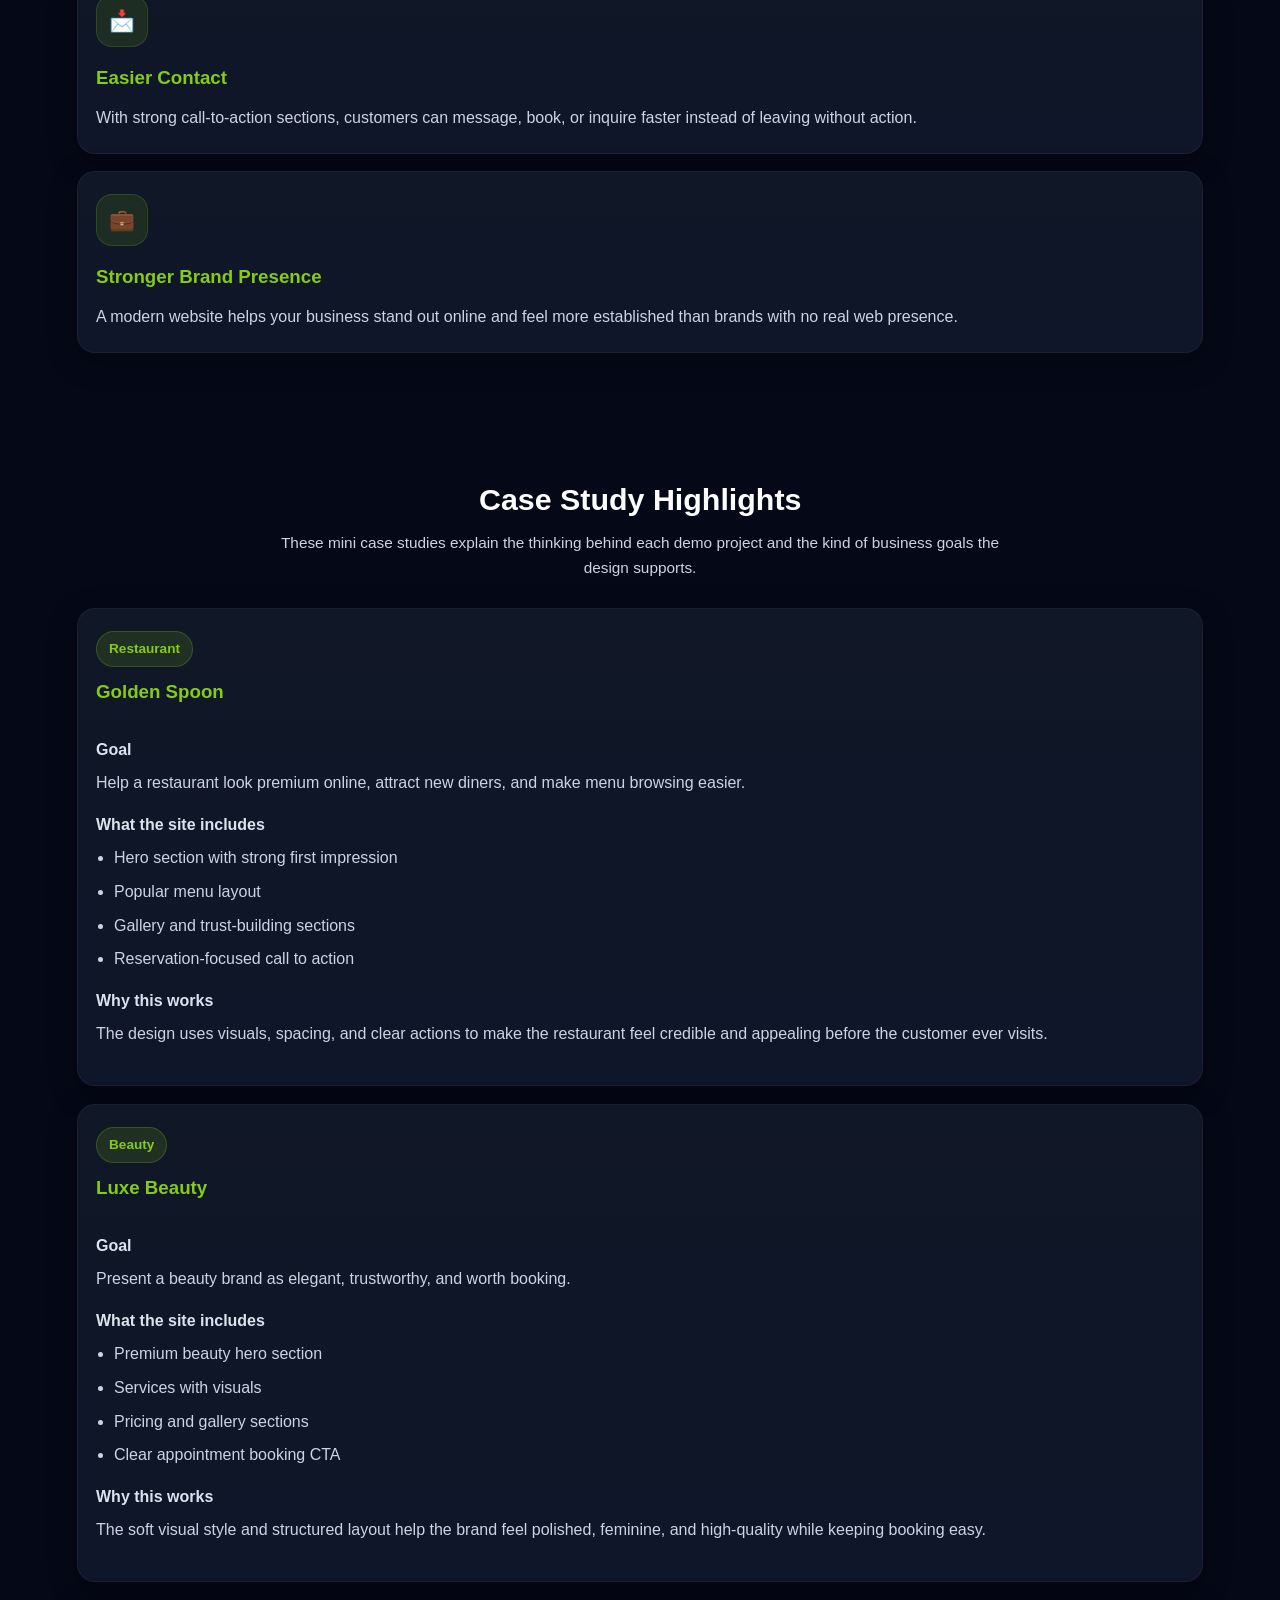
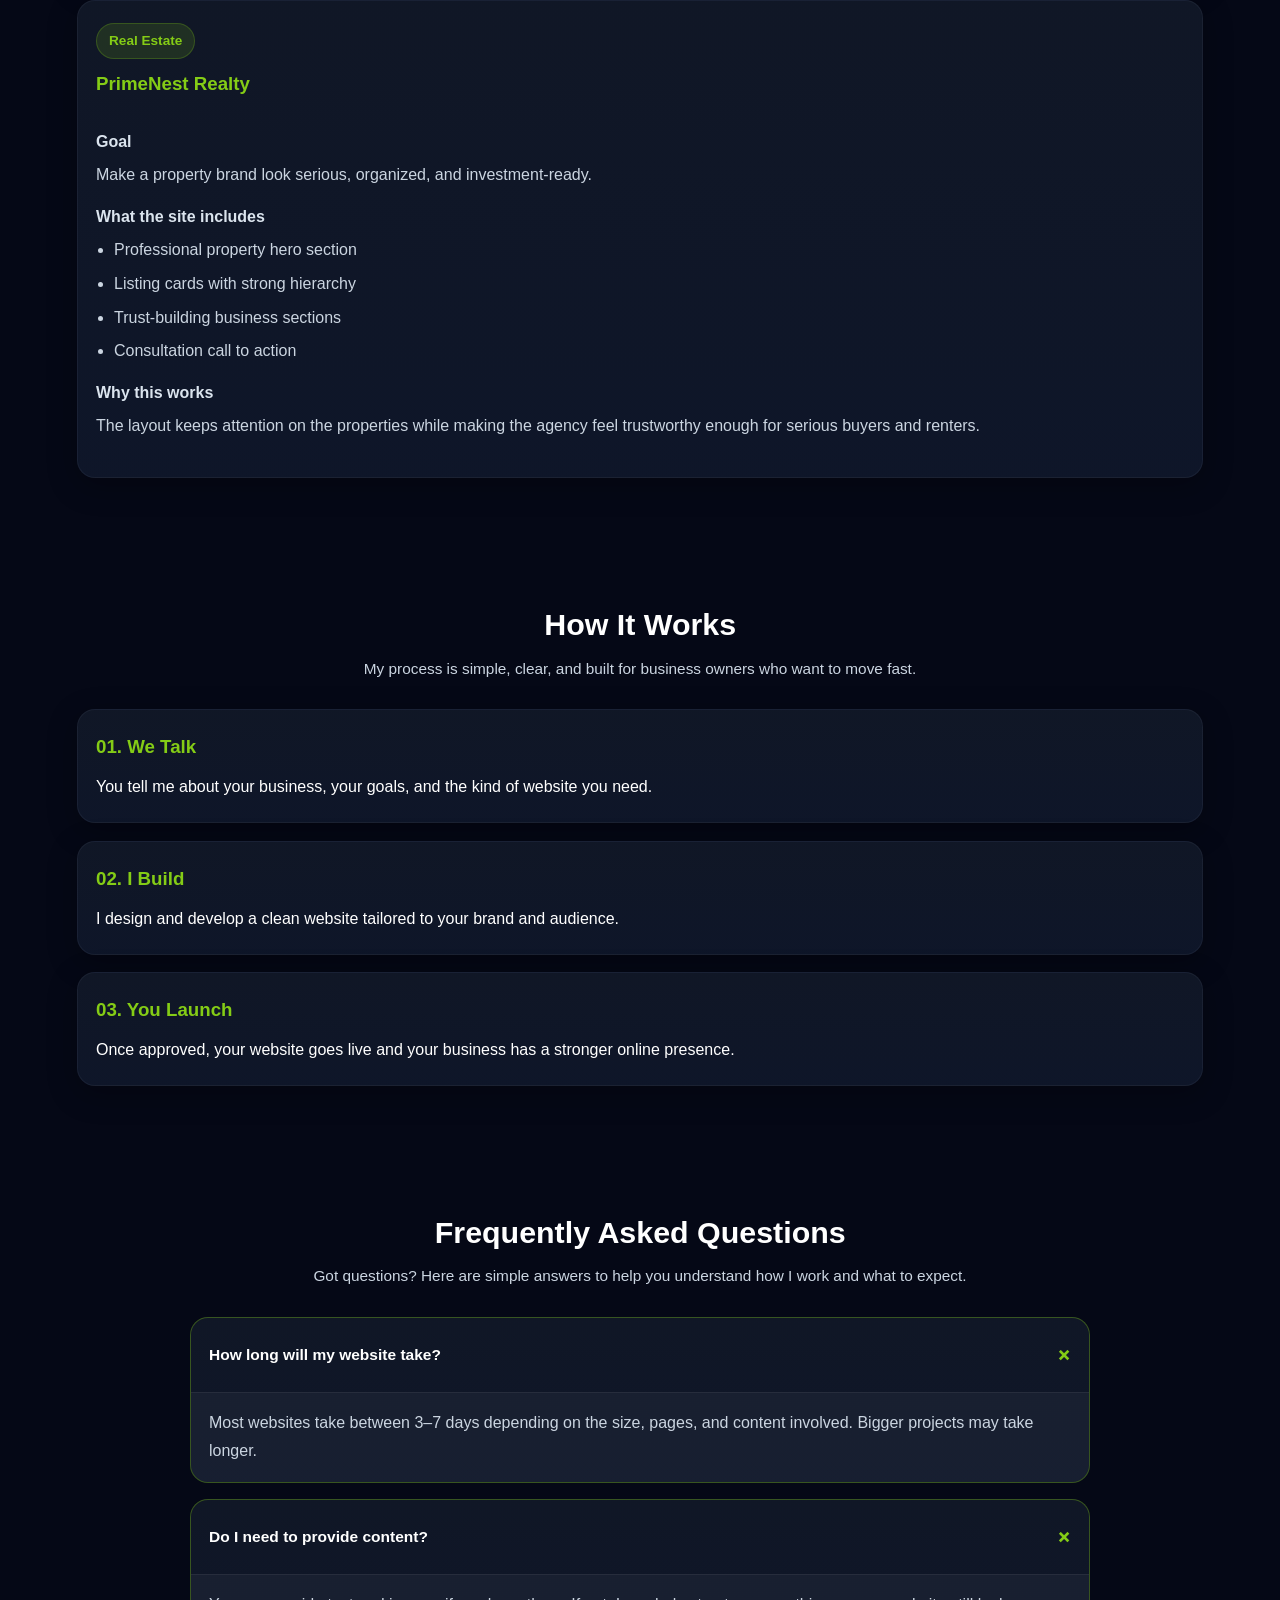
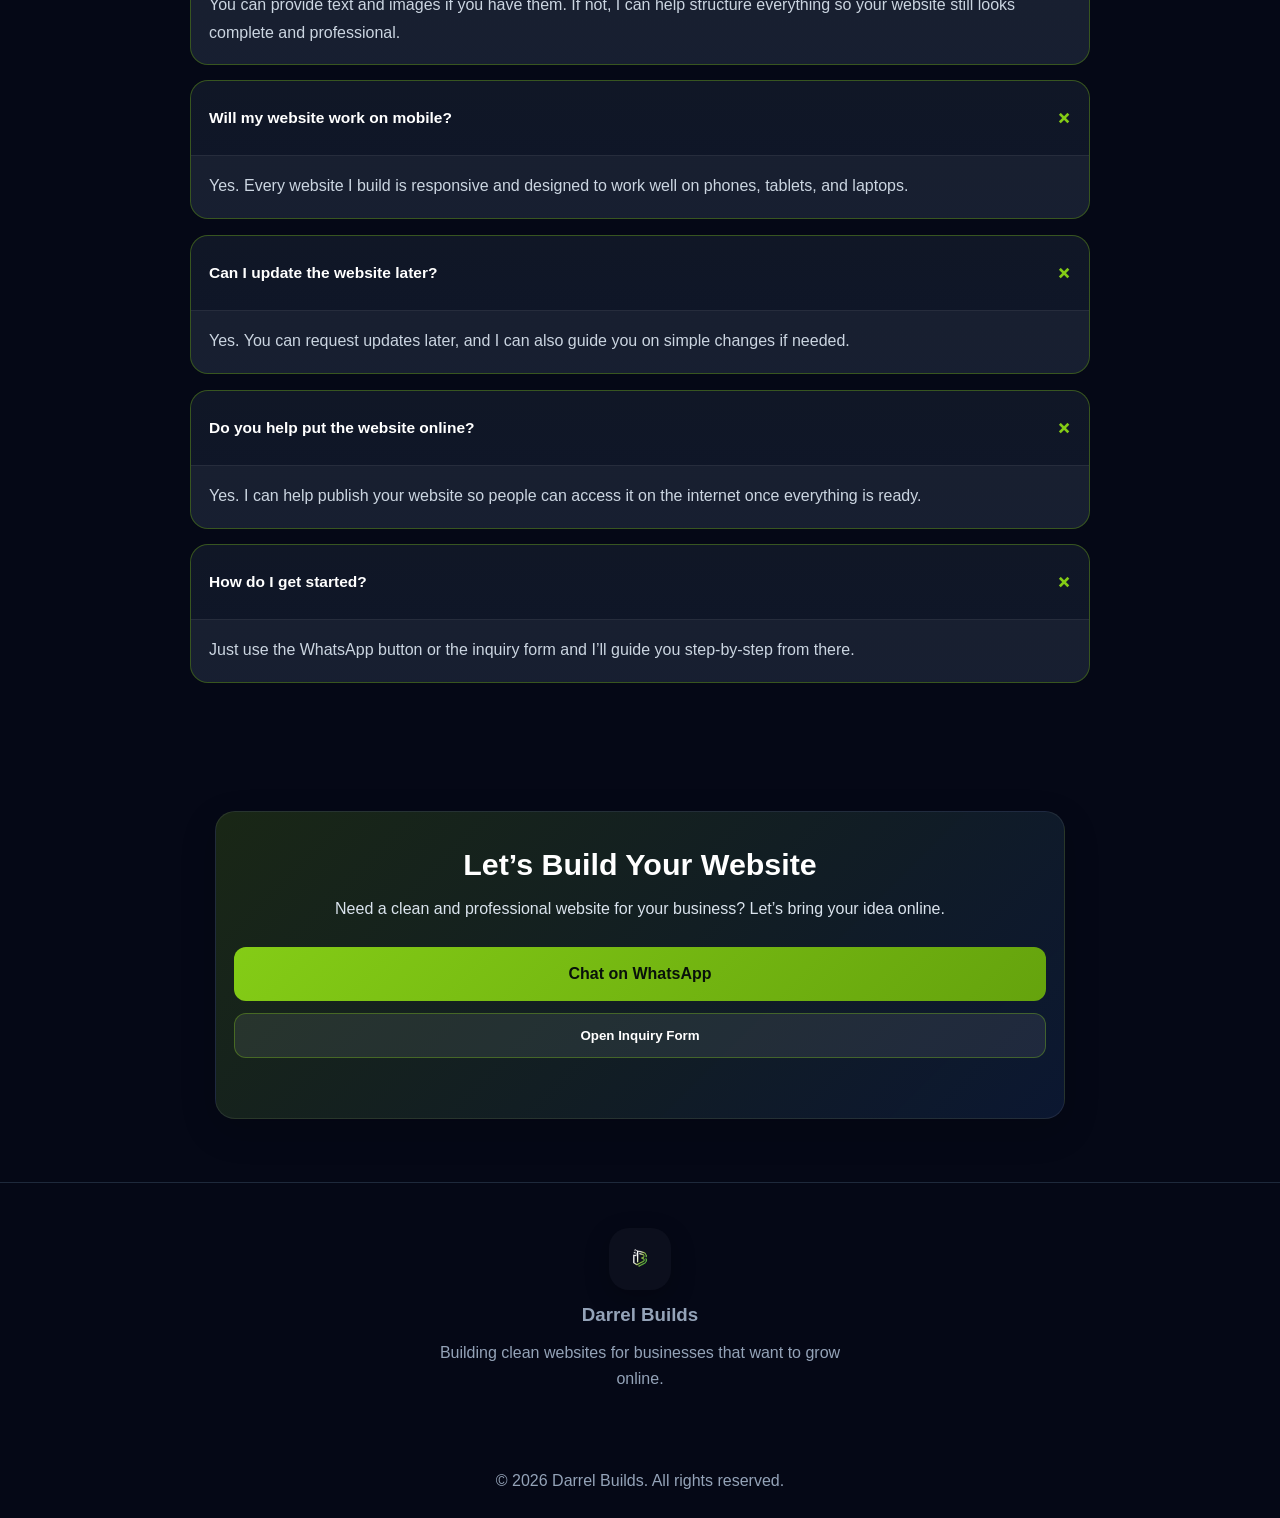
==== commit 9fda44c3: "Removed pricing, upgraded to flexible pricing system" ====
--- a/index.html
+++ b/index.html
@@ -330,33 +330,6 @@
       <div class="card tilt-card reveal reveal-right">
         <h3>03. You Launch</h3>
         <p>Once approved, your website goes live and your business has a stronger online presence.</p>
-      </div>
-    </div>
-  </section>
-
-  <section class="pricing section-anchor" id="pricing">
-    <h2 class="reveal reveal-up">Simple Pricing</h2>
-    <p class="section-text reveal reveal-up">
-      Starter pricing for small businesses and growing brands.
-    </p>
-
-    <div class="pricing-cards">
-      <div class="card tilt-card reveal reveal-left">
-        <h3>Starter</h3>
-        <p class="price">₦15,000</p>
-        <p>One-page website for a small business or personal brand.</p>
-      </div>
-
-      <div class="card featured tilt-card reveal reveal-up">
-        <h3>Standard</h3>
-        <p class="price">₦30,000</p>
-        <p>Multi-section business website with stronger branding and structure.</p>
-      </div>
-
-      <div class="card tilt-card reveal reveal-right">
-        <h3>Premium</h3>
-        <p class="price">₦50,000</p>
-        <p>A more polished website with extra sections and stronger presentation.</p>
       </div>
     </div>
   </section>
